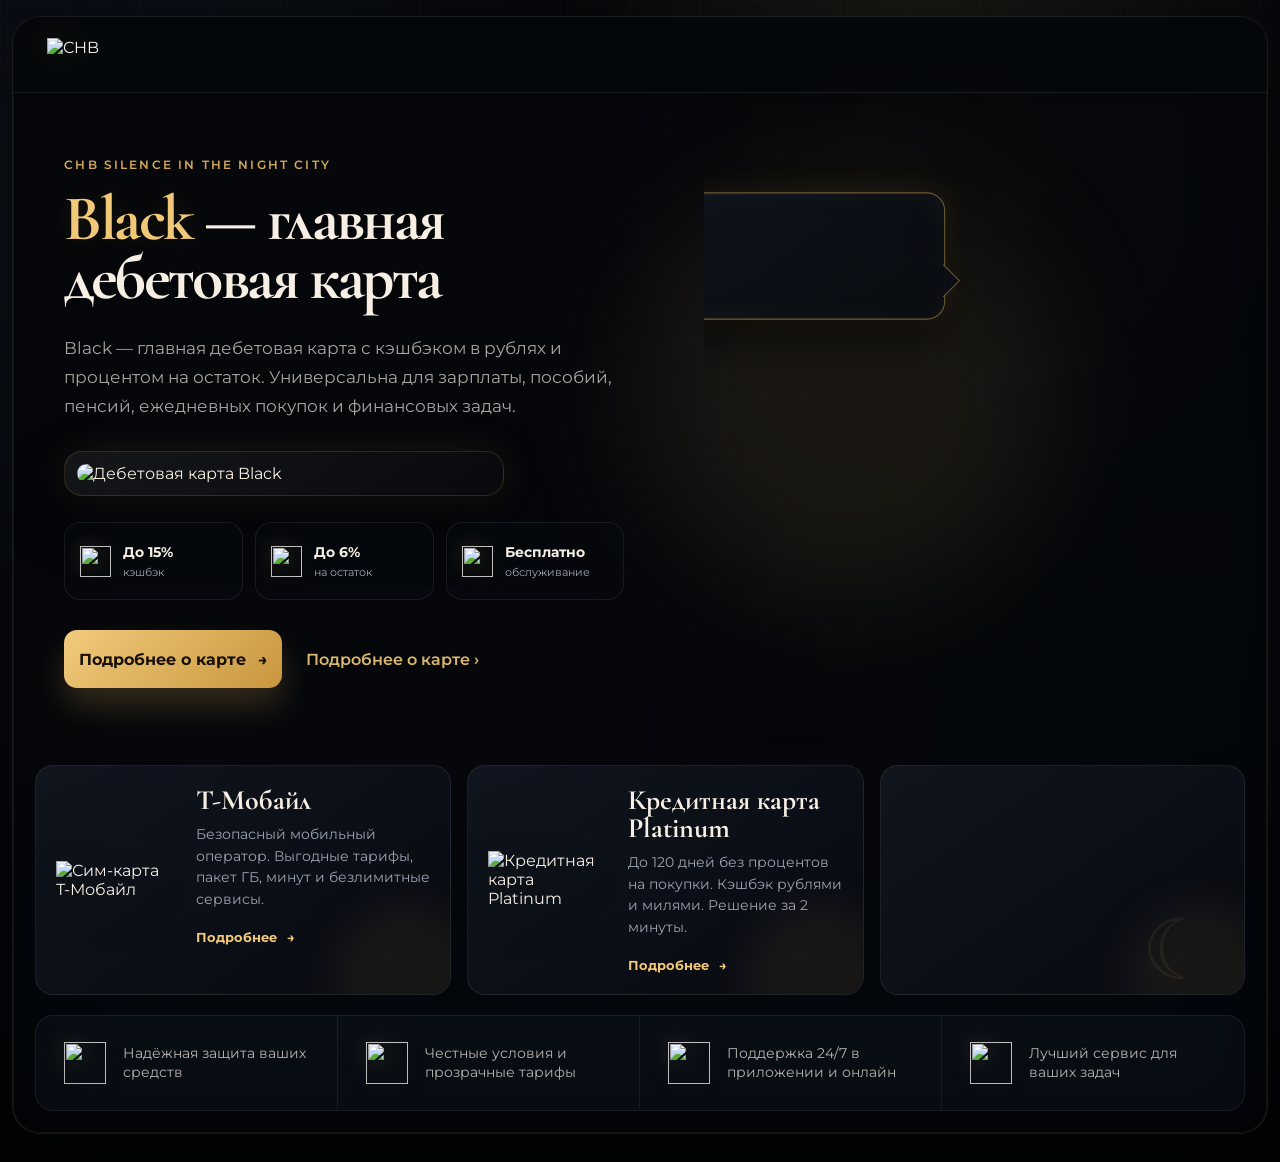
==== index.html @ 2559f735 "fix1" ====
<!DOCTYPE html>
<html lang="ru">
  <head>
    <meta charset="UTF-8" />
    <meta name="viewport" content="width=device-width, initial-scale=1.0" />
    <title>CHB — Eva Smooth Mascot</title>
    <link rel="preconnect" href="https://fonts.googleapis.com" />
    <link rel="preconnect" href="https://fonts.gstatic.com" crossorigin />
    <link href="https://fonts.googleapis.com/css2?family=Cormorant+Garamond:wght@500;600;700&family=Montserrat:wght@400;500;600;700&display=swap" rel="stylesheet" />

<style>
  :root {
    --bg: #05070b;
    --border: rgba(255, 255, 255, 0.08);
    --accent: #d4a856;
    --accent-soft: #f0c878;
    --text: #f7efe4;
    --muted: #9da3b2;
  }

  * {
    box-sizing: border-box;
  }

  html {
    width: 100%;
    max-width: 100%;
    scroll-behavior: smooth;
    overflow-x: hidden;
  }

  body {
    margin: 0;
    width: 100%;
    max-width: 100%;
    min-width: 0;
    min-height: 100vh;
    font-family: "Montserrat", sans-serif;
    color: var(--text);
    background:
      radial-gradient(circle at 72% 12%, rgba(212, 168, 86, 0.14), transparent 28%),
      radial-gradient(circle at 12% 18%, rgba(64, 84, 118, 0.16), transparent 30%),
      linear-gradient(180deg, #05070b 0%, #070a10 48%, #030407 100%);
    overflow-x: hidden;
  }

  body::before {
    content: "";
    position: fixed;
    inset: 0;
    pointer-events: none;
    background:
      linear-gradient(90deg, rgba(255, 255, 255, 0.018) 1px, transparent 1px),
      linear-gradient(rgba(255, 255, 255, 0.014) 1px, transparent 1px);
    background-size: 70px 70px;
    mask-image: linear-gradient(to bottom, black, transparent 82%);
  }

  img,
  svg,
  video,
  canvas {
    max-width: 100%;
    height: auto;
  }

  a,
  button {
    font: inherit;
  }

  a {
    color: inherit;
    text-decoration: none;
  }

  .page {
    position: relative;
    width: min(1540px, calc(100vw - 30px));
    max-width: 100%;
    margin: 16px auto 28px;
    border: 1px solid var(--border);
    border-radius: 28px;
    background: rgba(5, 7, 11, 0.76);
    box-shadow: 0 28px 90px rgba(0, 0, 0, 0.64);
    overflow: hidden;
  }

  .page::after {
    content: "";
    position: absolute;
    inset: 0;
    pointer-events: none;
    border-radius: 28px;
    box-shadow:
      inset 0 0 0 1px rgba(212, 168, 86, 0.08),
      inset 0 0 80px rgba(0, 0, 0, 0.34);
  }

  header {
    position: sticky;
    top: 0;
    z-index: 20;
    height: 76px;
    display: grid;
    grid-template-columns: auto minmax(0, 1fr) auto;
    align-items: center;
    gap: 28px;
    padding: 0 34px;
    border-bottom: 1px solid rgba(255, 255, 255, 0.075);
    background: rgba(5, 7, 11, 0.86);
  }

  .brand img {
    display: block;
    width: auto;
    height: 34px;
    filter: drop-shadow(0 0 18px rgba(212, 168, 86, 0.2));
  }

  nav {
    display: flex;
    min-width: 0;
    justify-content: center;
    gap: clamp(16px, 2vw, 42px);
    color: rgba(247, 239, 228, 0.64);
    font-size: 14px;
  }

  nav a {
    position: relative;
    padding: 28px 0 25px;
    white-space: nowrap;
    transition: color 0.24s ease;
  }

  nav a:hover,
  nav a.active {
    color: var(--text);
  }

  nav a.active::after {
    content: "";
    position: absolute;
    left: 0;
    right: 0;
    bottom: -1px;
    height: 2px;
    border-radius: 2px;
    background: linear-gradient(90deg, transparent, var(--accent), transparent);
    box-shadow: 0 0 20px rgba(212, 168, 86, 0.7);
  }

  .header-actions {
    display: flex;
    align-items: center;
    justify-content: flex-end;
    gap: 14px;
  }

  .moon-toggle,
  .login {
    border: 1px solid rgba(212, 168, 86, 0.28);
    color: var(--accent-soft);
    background: rgba(255, 255, 255, 0.025);
    transition: background 0.24s ease, border-color 0.24s ease, transform 0.24s ease;
  }

  .moon-toggle {
    width: 38px;
    height: 38px;
    border-radius: 50%;
    display: grid;
    place-items: center;
  }

  .login {
    min-width: 112px;
    height: 42px;
    border-radius: 11px;
    display: inline-flex;
    align-items: center;
    justify-content: center;
    gap: 9px;
  }

  .moon-toggle:hover,
  .login:hover {
    transform: translateY(-1px);
    background: rgba(212, 168, 86, 0.14);
    border-color: rgba(212, 168, 86, 0.72);
  }

  .hero {
    position: relative;
    width: 100%;
    min-height: 650px;
    display: grid;
    grid-template-columns: minmax(0, 650px) minmax(320px, 1fr);
    gap: clamp(22px, 3vw, 42px);
    padding: 64px clamp(24px, 4vw, 58px) 36px;
    overflow: hidden;
  }

  .hero::before {
    content: "";
    position: absolute;
    inset: 0;
    z-index: 0;
    background:
      linear-gradient(90deg, rgba(5, 7, 11, 0.94) 0%, rgba(5, 7, 11, 0.83) 39%, rgba(5, 7, 11, 0.56) 62%, rgba(5, 7, 11, 0.36) 100%),
      url("https://90f1661d-2ff4-4f29-b07c-0e47453ca691.selstorage.ru/site1070969/723b066d-d9d6-4109-b1f0-ca39f24ce239.png") right center / cover no-repeat;
  }

  .hero::after {
    content: "";
    position: absolute;
    right: 17%;
    top: 88px;
    z-index: 0;
    width: 420px;
    height: 420px;
    border-radius: 50%;
    background: rgba(212, 168, 86, 0.1);
    filter: blur(62px);
  }

  .hero-content,
  .eva-stage {
    position: relative;
    z-index: 2;
    min-width: 0;
  }

  .hero-content {
    max-width: 650px;
  }

  .eyebrow {
    margin-bottom: 18px;
    color: var(--accent);
    letter-spacing: 0.18em;
    text-transform: uppercase;
    font-size: 12px;
    font-weight: 600;
  }

  h1 {
    margin: 0;
    max-width: 640px;
    font-family: "Cormorant Garamond", serif;
    font-size: clamp(48px, 5vw, 78px);
    font-weight: 700;
    line-height: 0.92;
    letter-spacing: -0.04em;
    overflow-wrap: balance;
  }

  h1 span {
    color: var(--accent-soft);
    text-shadow: 0 0 24px rgba(212, 168, 86, 0.16);
  }

  .lead {
    max-width: 560px;
    margin: 26px 0 30px;
    color: rgba(247, 239, 228, 0.68);
    font-size: 17px;
    line-height: 1.72;
  }

  .black-card-wrap {
    width: 100%;
    max-width: 440px;
    margin: 18px 0 26px;
    padding: 12px;
    border: 1px solid rgba(212, 168, 86, 0.18);
    border-radius: 18px;
    background: linear-gradient(145deg, rgba(255, 255, 255, 0.065), rgba(255, 255, 255, 0.015));
    box-shadow: 0 24px 60px rgba(0, 0, 0, 0.42), 0 0 42px rgba(212, 168, 86, 0.11);
    cursor: pointer;
    transition: transform 0.36s cubic-bezier(.2, .8, .2, 1), border-color 0.36s ease, box-shadow 0.36s ease;
  }

  .black-card-wrap:hover {
    transform: translateY(-4px);
    border-color: rgba(212, 168, 86, 0.45);
    box-shadow: 0 28px 68px rgba(0, 0, 0, 0.52), 0 0 55px rgba(212, 168, 86, 0.16);
  }

  .black-card-wrap img {
    display: block;
    width: 100%;
    height: auto;
    border-radius: 14px;
    object-fit: contain;
  }

  .features {
    display: grid;
    grid-template-columns: repeat(3, minmax(0, 1fr));
    gap: 12px;
    width: 100%;
    max-width: 560px;
  }

  .feature {
    min-width: 0;
    min-height: 78px;
    padding: 14px 15px;
    display: flex;
    align-items: center;
    gap: 12px;
    border: 1px solid rgba(255, 255, 255, 0.075);
    border-radius: 16px;
    background: rgba(6, 9, 14, 0.68);
    cursor: default;
    transition: transform 0.32s cubic-bezier(.2, .8, .2, 1), border-color 0.32s ease, background 0.32s ease;
  }

  .feature:hover {
    transform: translateY(-3px);
    border-color: rgba(212, 168, 86, 0.35);
    background: rgba(13, 18, 27, 0.76);
  }

  .feature img {
    flex: 0 0 auto;
    width: 31px;
    height: 31px;
    object-fit: contain;
    filter: drop-shadow(0 0 10px rgba(212, 168, 86, 0.23));
  }

  .feature strong {
    display: block;
    font-size: 14px;
    color: var(--text);
    overflow-wrap: anywhere;
  }

  .feature small {
    color: var(--muted);
    font-size: 11px;
    overflow-wrap: anywhere;
  }

  .cta {
    display: flex;
    flex-wrap: wrap;
    align-items: center;
    gap: 24px;
    margin-top: 30px;
  }

  .btn-primary {
    min-width: 218px;
    height: 58px;
    display: inline-flex;
    align-items: center;
    justify-content: center;
    gap: 12px;
    border: 0;
    border-radius: 13px;
    color: #17110a;
    font-weight: 700;
    background: linear-gradient(135deg, #f1cb7c 0%, #c8963e 100%);
    box-shadow: 0 18px 32px rgba(212, 168, 86, 0.22);
    cursor: pointer;
    transition: transform 0.32s cubic-bezier(.2, .8, .2, 1), box-shadow 0.32s ease, filter 0.32s ease;
  }

  .btn-primary:hover {
    transform: translateY(-3px);
    filter: brightness(1.04);
    box-shadow: 0 22px 42px rgba(212, 168, 86, 0.3);
  }

  .link-secondary {
    color: var(--accent-soft);
    font-weight: 600;
    opacity: 0.9;
    transition: opacity 0.24s ease, text-shadow 0.24s ease;
  }

  .link-secondary:hover {
    opacity: 1;
    text-shadow: 0 0 18px rgba(212, 168, 86, 0.28);
  }

  .eva-stage {
    min-height: 545px;
    align-self: end;
    display: flex;
    align-items: flex-end;
    justify-content: center;
    pointer-events: none;
    contain: layout paint;
  }

  .eva-wrap {
    position: relative;
    width: 100%;
    max-width: 620px;
    min-width: 0;
    height: clamp(560px, 42vw, 640px);
  }

  .eva-sprite {
    position: absolute;
    right: 0;
    bottom: -44px;
    z-index: 10;
    width: min(500px, 42vw);
    max-width: 100%;
    max-height: 710px;
    object-fit: contain;
    object-position: bottom center;
    filter: drop-shadow(0 28px 32px rgba(0, 0, 0, 0.72));
    opacity: 0;
    transform: translateY(12px) scale(0.985);
    transform-origin: bottom center;
    transition:
      opacity 0.5s ease,
      transform 0.55s cubic-bezier(.2, .8, .2, 1),
      filter 0.45s ease;
    will-change: opacity, transform;
    backface-visibility: hidden;
  }

  .eva-sprite.is-active {
    opacity: 1;
    transform: translateY(0) scale(1);
  }

  .eva-sprite.is-leaving {
    opacity: 0;
    transform: translateY(-4px) scale(1.012);
  }

  .speech-bubble {
    position: absolute;
    top: 38px;
    left: 50%;
    right: auto;
    z-index: 50;
    width: min(340px, calc(100vw - 52px));
    min-width: 260px;
    padding: 19px 21px 20px;
    border: 1px solid rgba(212, 168, 86, 0.5);
    border-radius: 18px 18px 18px 4px;
    color: rgba(247, 239, 228, 0.96);
    background:
      linear-gradient(145deg, rgba(16, 21, 30, 0.97), rgba(8, 11, 17, 0.94)),
      url("https://90f1661d-2ff4-4f29-b07c-0e47453ca691.selstorage.ru/site1070969/16af9d2c-9f66-4442-b56d-7ab33f5eae21.png") center / cover no-repeat;
    box-shadow:
      0 18px 46px rgba(0, 0, 0, 0.58),
      0 0 28px rgba(212, 168, 86, 0.12),
      inset 0 0 28px rgba(212, 168, 86, 0.05);
    opacity: 0;
    visibility: hidden;
    pointer-events: none;
    transform: translateX(-105%) translateY(14px) scale(0.97);
    transition:
      opacity 0.34s ease,
      transform 0.38s cubic-bezier(.2, .8, .2, 1),
      visibility 0.34s ease;
  }

  .speech-bubble.is-visible {
    opacity: 1;
    visibility: visible;
    transform: translateX(-105%) translateY(0) scale(1);
  }

  .speech-bubble.is-soft-changing {
    transform: translateX(-105%) translateY(-2px) scale(1.01);
  }

  .speech-bubble::after {
    content: "";
    position: absolute;
    right: -11px;
    bottom: 26px;
    width: 22px;
    height: 22px;
    background: rgba(10, 13, 19, 0.96);
    border-right: 1px solid rgba(212, 168, 86, 0.5);
    border-bottom: 1px solid rgba(212, 168, 86, 0.5);
    transform: rotate(-45deg);
  }

  .speech-bubble .speaker {
    display: flex;
    align-items: center;
    gap: 8px;
    margin-bottom: 8px;
    color: var(--accent-soft);
    font-size: 12px;
    font-weight: 700;
    letter-spacing: 0.12em;
    text-transform: uppercase;
  }

  .speech-bubble .speaker::before {
    content: "☾";
    font-size: 18px;
    line-height: 1;
  }

  .speech-bubble p {
    margin: 0;
    font-family: "Cormorant Garamond", serif;
    font-size: 25px;
    line-height: 1.17;
    transition: opacity 0.22s ease, transform 0.22s ease;
  }

  .speech-bubble.is-text-changing p {
    opacity: 0;
    transform: translateY(4px);
  }

  .products {
    position: relative;
    z-index: 5;
    display: grid;
    grid-template-columns: 1.05fr 1fr 0.92fr;
    gap: 16px;
    padding: 0 22px 20px;
    margin-top: -18px;
    min-width: 0;
  }

  .product-card,
  .why {
    min-width: 0;
    min-height: 190px;
    border: 1px solid rgba(255, 255, 255, 0.08);
    border-radius: 18px;
    background: linear-gradient(145deg, rgba(18, 23, 33, 0.9), rgba(8, 11, 17, 0.86));
    overflow: hidden;
    position: relative;
    transition: transform 0.36s cubic-bezier(.2, .8, .2, 1), border-color 0.36s ease, background 0.36s ease;
  }

  .product-card {
    padding: 24px;
    display: grid;
    grid-template-columns: minmax(100px, 150px) minmax(0, 1fr);
    gap: 20px;
    cursor: pointer;
  }

  .product-card:hover,
  .why:hover {
    transform: translateY(-5px);
    border-color: rgba(212, 168, 86, 0.38);
    background: linear-gradient(145deg, rgba(22, 28, 39, 0.95), rgba(8, 11, 17, 0.92));
  }

  .product-card::after,
  .why::after {
    content: "";
    position: absolute;
    inset: auto -40px -70px auto;
    width: 160px;
    height: 160px;
    background: rgba(212, 168, 86, 0.08);
    border-radius: 50%;
    filter: blur(22px);
  }

  .product-card img {
    align-self: center;
    width: 100%;
    max-height: 118px;
    object-fit: contain;
    filter: drop-shadow(0 16px 22px rgba(0, 0, 0, 0.45));
  }

  .product-card h2,
  .why h2 {
    margin: 0 0 10px;
    font-family: "Cormorant Garamond", serif;
    font-size: 28px;
    line-height: 1;
    overflow-wrap: balance;
  }

  .product-card p,
  .why li {
    margin: 0;
    color: var(--muted);
    font-size: 14px;
    line-height: 1.55;
    overflow-wrap: anywhere;
  }

  .more {
    display: inline-flex;
    align-items: center;
    gap: 10px;
    margin-top: 18px;
    color: var(--accent-soft);
    font-size: 13px;
    font-weight: 700;
  }

  .why {
    padding: 25px;
    cursor: help;
  }

  .why ul {
    padding-left: 18px;
    margin: 0;
  }

  .why li {
    margin-bottom: 7px;
  }

  .moon-watermark {
    position: absolute;
    right: 28px;
    bottom: -6px;
    font-size: 84px;
    color: rgba(212, 168, 86, 0.08);
  }

  .benefits {
    margin: 0 22px 22px;
    min-width: 0;
    min-height: 96px;
    display: grid;
    grid-template-columns: repeat(4, minmax(0, 1fr));
    border: 1px solid rgba(255, 255, 255, 0.08);
    border-radius: 18px;
    background: rgba(12, 16, 24, 0.8);
    overflow: hidden;
  }

  .benefit {
    min-width: 0;
    display: flex;
    align-items: center;
    gap: 17px;
    padding: 24px 28px;
    border-right: 1px solid rgba(255, 255, 255, 0.07);
    transition: background 0.3s ease;
  }

  .benefit:hover {
    background: rgba(212, 168, 86, 0.045);
  }

  .benefit:last-child {
    border-right: 0;
  }

  .benefit img {
    flex: 0 0 auto;
    width: 42px;
    height: 42px;
    object-fit: contain;
    filter: drop-shadow(0 0 12px rgba(212, 168, 86, 0.2));
  }

  .benefit span {
    color: rgba(247, 239, 228, 0.74);
    font-size: 14px;
    line-height: 1.35;
    overflow-wrap: anywhere;
  }

  @media (prefers-reduced-motion: reduce) {
    *,
    *::before,
    *::after {
      scroll-behavior: auto !important;
      transition-duration: 0.01ms !important;
      animation-duration: 0.01ms !important;
      animation-iteration-count: 1 !important;
    }
  }

  @media (max-width: 1320px) {
    .page {
      width: min(100%, calc(100vw - 24px));
    }

    .hero {
      grid-template-columns: minmax(0, 1fr) minmax(280px, 0.85fr);
      min-height: 620px;
    }

    .eva-wrap {
      height: 590px;
    }

    .eva-sprite {
      width: min(430px, 39vw);
    }

    .speech-bubble {
      right: clamp(210px, 27vw, 320px);
      width: min(330px, 36vw);
    }

    .product-card {
      padding: 20px;
      grid-template-columns: minmax(90px, 120px) minmax(0, 1fr);
    }
  }

  @media (max-width: 1180px) {
    header {
      grid-template-columns: auto minmax(0, 1fr);
    }

    nav {
      display: none;
    }

    .header-actions {
      justify-content: flex-end;
    }

    .hero {
      grid-template-columns: 1fr;
      min-height: auto;
      padding: 52px 34px 30px;
    }

    .hero::before {
      background:
        linear-gradient(90deg, rgba(5, 7, 11, 0.94) 0%, rgba(5, 7, 11, 0.78) 60%, rgba(5, 7, 11, 0.58) 100%),
        url("https://90f1661d-2ff4-4f29-b07c-0e47453ca691.selstorage.ru/site1070969/723b066d-d9d6-4109-b1f0-ca39f24ce239.png") right center / cover no-repeat;
    }

    .hero-content {
      max-width: 100%;
    }

    .black-card-wrap,
    .features {
      max-width: 100%;
    }

    .eva-stage {
      min-height: 500px;
      justify-content: center;
    }

    .eva-wrap {
      width: min(620px, 100%);
      height: 540px;
    }

    .eva-sprite {
      left: 50%;
      right: auto;
      width: min(450px, 78vw);
      transform: translateX(-50%) translateY(12px) scale(0.985);
    }

    .eva-sprite.is-active {
      transform: translateX(-50%) translateY(0) scale(1);
    }

    .eva-sprite.is-leaving {
      transform: translateX(-50%) translateY(-4px) scale(1.012);
    }

    .speech-bubble {
      left: 50%;
      right: auto;
      top: 10px;
      width: min(360px, calc(100vw - 64px));
      transform: translateX(-50%) translateY(10px) scale(0.98);
    }

    .speech-bubble.is-visible {
      transform: translateX(-50%) translateY(0) scale(1);
    }

    .speech-bubble.is-soft-changing {
      transform: translateX(-50%) translateY(-2px) scale(1.01);
    }

    .speech-bubble::after {
      right: 50%;
      bottom: -12px;
      transform: translateX(50%) rotate(45deg);
    }

    .products {
      grid-template-columns: 1fr;
      margin-top: 0;
    }

    .benefits {
      grid-template-columns: repeat(2, minmax(0, 1fr));
    }

    .benefit:nth-child(2) {
      border-right: 0;
    }

    .benefit:nth-child(1),
    .benefit:nth-child(2) {
      border-bottom: 1px solid rgba(255, 255, 255, 0.07);
    }
  }

  @media (max-width: 720px) {
    .page {
      width: min(100%, calc(100vw - 18px));
      margin-top: 9px;
      border-radius: 18px;
    }

    header {
      height: auto;
      padding: 18px;
    }

    .brand img {
      height: 30px;
    }

    .login {
      min-width: 86px;
    }

    .hero {
      padding: 40px 20px 24px;
    }

    h1 {
      font-size: clamp(42px, 13vw, 58px);
    }

    .lead {
      font-size: 15px;
    }

    .features {
      grid-template-columns: 1fr;
    }

    .cta {
      align-items: stretch;
      flex-direction: column;
    }

    .btn-primary {
      width: 100%;
      min-width: 0;
    }

    .eva-stage {
      min-height: 470px;
    }

    .eva-wrap {
      height: 480px;
    }

    .eva-sprite {
      width: min(380px, 92vw);
    }

    .speech-bubble {
      width: min(330px, calc(100vw - 52px));
      min-width: 0;
    }

    .speech-bubble.is-visible {
      transform: translateX(-50%) translateY(0) scale(1);
    }

    .speech-bubble.is-soft-changing {
      transform: translateX(-50%) translateY(-2px) scale(1.01);
    }

    .speech-bubble p {
      font-size: 22px;
    }

    .products,
    .benefits {
      margin-left: 12px;
      margin-right: 12px;
    }

    .product-card {
      grid-template-columns: 1fr;
    }

    .product-card img {
      width: min(190px, 70vw);
      max-width: 190px;
      justify-self: start;
    }

    .benefits {
      grid-template-columns: 1fr;
    }

    .benefit {
      border-right: 0;
      border-bottom: 1px solid rgba(255, 255, 255, 0.07);
    }

    .benefit:last-child {
      border-bottom: 0;
    }
  }

  @media (max-width: 560px) {
    body {
      padding-bottom: 120px;
    }

    .page {
      width: 100%;
      margin: 0;
      border-left: 0;
      border-right: 0;
      border-radius: 0;
    }

    header {
      min-height: 64px;
      padding: 14px 18px;
    }

    .hero {
      display: flex;
      flex-direction: column;
      min-height: auto;
      padding: 34px 18px 22px;
      overflow: hidden;
    }

    h1 {
      font-size: clamp(38px, 12vw, 52px);
      line-height: 0.95;
    }

    .lead {
      margin: 20px 0 24px;
      font-size: 14px;
      line-height: 1.6;
    }

    .black-card-wrap {
      max-width: 100%;
      margin-bottom: 22px;
    }

    .features {
      grid-template-columns: 1fr;
      gap: 10px;
    }

    .feature {
      min-height: 70px;
    }

    .btn-primary {
      height: 56px;
      font-size: 15px;
    }

    .eva-stage {
      position: fixed !important;
      right: 10px !important;
      bottom: 12px !important;
      left: auto !important;
      top: auto !important;
      z-index: 999 !important;
      width: 150px !important;
      height: 270px !important;
      min-height: 0 !important;
      margin: 0 !important;
      display: block !important;
      overflow: visible !important;
      pointer-events: auto !important;
      contain: none !important;
    }

    .eva-wrap {
      position: absolute !important;
      right: 0 !important;
      bottom: 0 !important;
      left: auto !important;
      top: auto !important;
      width: 150px !important;
      max-width: 150px !important;
      height: 270px !important;
      margin: 0 !important;
      overflow: visible !important;
    }

    .eva-sprite,
    .eva-sprite.is-active,
    .eva-sprite.is-leaving {
      position: absolute !important;
      left: 50% !important;
      right: auto !important;
      top: auto !important;
      bottom: 0 !important;
      z-index: 20 !important;
      width: 145px !important;
      max-width: 145px !important;
      max-height: 260px !important;
      object-fit: contain !important;
      object-position: bottom center !important;
      transform-origin: bottom center !important;
      pointer-events: auto !important;
      cursor: pointer !important;
    }

    .eva-sprite {
      transform: translateX(-50%) translateY(10px) scale(0.985) !important;
    }

    .eva-sprite.is-active {
      opacity: 1 !important;
      transform: translateX(-50%) translateY(0) scale(1) !important;
    }

    .eva-sprite.is-leaving {
      opacity: 0 !important;
      transform: translateX(-50%) translateY(-4px) scale(1.012) !important;
    }

    .speech-bubble {
      position: absolute !important;
      left: auto !important;
      right: 138px !important;
      top: auto !important;
      bottom: 132px !important;
      z-index: 80 !important;
      width: min(250px, calc(100vw - 180px)) !important;
      min-width: 190px !important;
      padding: 13px 15px 14px !important;
      border-radius: 16px 16px 4px 16px !important;
      transform: translateY(10px) scale(0.98) !important;
      pointer-events: none !important;
    }

    .speech-bubble.is-visible {
      opacity: 1 !important;
      visibility: visible !important;
      transform: translateY(0) scale(1) !important;
    }

    .speech-bubble.is-soft-changing {
      transform: translateY(-2px) scale(1.01) !important;
    }

    .speech-bubble::after {
      right: -11px !important;
      left: auto !important;
      bottom: 22px !important;
      transform: rotate(-45deg) !important;
    }

    .speech-bubble .speaker {
      font-size: 10px !important;
      margin-bottom: 5px !important;
    }

    .speech-bubble p {
      font-size: 18px !important;
      line-height: 1.15 !important;
    }

    .products {
      grid-template-columns: 1fr;
      padding: 0 14px 18px;
      margin: 0;
      gap: 14px;
    }

    .product-card,
    .why {
      min-height: auto;
      border-radius: 18px;
    }

    .product-card {
      padding: 22px;
      grid-template-columns: 1fr;
      gap: 18px;
    }

    .product-card img {
      width: min(210px, 76vw);
      max-width: 100%;
      max-height: 140px;
      justify-self: center;
    }

    .product-card h2,
    .why h2 {
      font-size: 34px;
      line-height: 0.95;
    }

    .product-card p,
    .why li {
      font-size: 14px;
      line-height: 1.55;
    }

    .benefits {
      margin: 0 14px 18px;
    }

    .benefit {
      padding: 18px;
    }
  }
</style>
  </head>

  <body>
    <main class="page">
      <header>
        <a class="brand" href="#" aria-label="CHB"><img src="https://90f1661d-2ff4-4f29-b07c-0e47453ca691.selstorage.ru/site1070969/2732af6a-991f-42f0-b5d1-832146b7e91c.png" alt="CHB" /></a>
        <div class="header-actions">
        </div>
      </header>

      <section class="hero">
        <div class="hero-content">
          <div class="eyebrow">CHB silence in the night city</div>
          <h1><span>Black</span> — главная дебетовая карта</h1>
          <p class="lead">
            Black — главная дебетовая карта с кэшбэком в рублях и процентом на остаток.
            Универсальна для зарплаты, пособий, пенсий, ежедневных покупок и финансовых задач.
          </p>

          <div class="black-card-wrap eva-react" data-dialogue="Black любит тишину. Кэшбэк приходит рублями, а условия не прячутся в тумане." data-speaker="Eva о Black">
            <img src="https://90f1661d-2ff4-4f29-b07c-0e47453ca691.selstorage.ru/site1070969/ba5230fe-1f4e-4106-9e1f-774fb87accbd.png" alt="Дебетовая карта Black" />
          </div>

          <div class="features" aria-label="Преимущества карты">
            <div class="feature eva-react" data-dialogue="До 15% кэшбэка — это когда покупка хотя бы немного извиняется за то, что случилась." data-speaker="Eva о кэшбэке">
              <img src="https://90f1661d-2ff4-4f29-b07c-0e47453ca691.selstorage.ru/site1070969/ca951f0f-f1d7-40d5-85cd-67e777792a60.png" alt="" />
              <div><strong>До 15%</strong><small>кэшбэк</small></div>
            </div>
            <div class="feature eva-react" data-dialogue="Процент на остаток — редкий случай, когда деньги спокойно лежат и всё равно работают." data-speaker="Eva об остатке">
              <img src="https://90f1661d-2ff4-4f29-b07c-0e47453ca691.selstorage.ru/site1070969/574fd437-4244-4d90-871e-aab26c73c835.png" alt="" />
              <div><strong>До 6%</strong><small>на остаток</small></div>
            </div>
            <div class="feature eva-react" data-dialogue="Бесплатное обслуживание. Без ритуалов, мелкого шрифта и внезапных жертвоприношений." data-speaker="Eva об условиях">
              <img src="https://90f1661d-2ff4-4f29-b07c-0e47453ca691.selstorage.ru/site1070969/77649d27-e6a8-49e2-af1d-556f78c51c87.png" alt="" />
              <div><strong>Бесплатно</strong><small>обслуживание</small></div>
            </div>
          </div>

          <div class="cta">
            <a class="btn-primary eva-react" href="#" data-dialogue="Подробности — хорошая привычка. Особенно когда речь о деньгах." data-speaker="Eva">Подробнее о карте <span>→</span></a>
            <a class="link-secondary eva-react" href="#" data-dialogue="Подробности — хорошая привычка. Особенно когда речь о деньгах." data-speaker="Eva">Подробнее о карте ›</a>
          </div>
        </div>

        <aside class="eva-stage" aria-label="Ева — интерактивный маскот страницы">
          <div class="eva-wrap">
            <div class="speech-bubble" id="speechBubble" aria-live="polite">
              <div class="speaker" id="bubbleSpeaker">Eva</div>
              <p id="bubbleText">Чай почти готов. А вы пока осмотритесь.</p>
            </div>
            <img class="eva-sprite is-active" id="evaSpriteA" src="https://90f1661d-2ff4-4f29-b07c-0e47453ca691.selstorage.ru/site1070969/45b76b3c-b395-4add-89e2-48b99f69a73a.png" alt="Ева, маскот CHB" decoding="async" fetchpriority="high" />
            <img class="eva-sprite" id="evaSpriteB" src="https://90f1661d-2ff4-4f29-b07c-0e47453ca691.selstorage.ru/site1070969/45b76b3c-b395-4add-89e2-48b99f69a73a.png" alt="" aria-hidden="true" decoding="async" />
          </div>
        </aside>
      </section>

      <section class="products" id="cards">
        <article class="product-card eva-react" id="mobile" data-dialogue="Т‑Мобайл. Связь должна быть спокойной: без пропавших гигабайт и странных ночных списаний." data-speaker="Eva о сим-карте">
          <img src="https://90f1661d-2ff4-4f29-b07c-0e47453ca691.selstorage.ru/site1070969/9a6ea8c1-582c-4f70-bad5-6ef57c661431.png" alt="Сим-карта Т-Мобайл" />
          <div>
            <h2>Т‑Мобайл</h2>
            <p>Безопасный мобильный оператор. Выгодные тарифы, пакет ГБ, минут и безлимитные сервисы.</p>
            <a class="more" href="#">Подробнее <span>→</span></a>
          </div>
        </article>

        <article class="product-card eva-react" id="credit" data-dialogue="Platinum — карта для тех, кто умеет считать сроки. 120 дней — это много, если не забыть дату." data-speaker="Eva о Platinum">
          <img src="https://90f1661d-2ff4-4f29-b07c-0e47453ca691.selstorage.ru/site1070969/43804d65-5759-4c97-b2f3-9bba24b73f69.png" alt="Кредитная карта Platinum" />
          <div>
            <h2>Кредитная карта Platinum</h2>
            <p>До 120 дней без процентов на покупки. Кэшбэк рублями и милями. Решение за 2 минуты.</p>
            <a class="more" href="#">Подробнее <span>→</span></a>
          </div>
        </article>

        <article class="why eva-react" data-dialogue="Почему CHB? Потому что прозрачные условия лучше, чем красивые обещания в темноте." data-speaker="Eva о CHB">
          <h2></h2>
          <ul>
          </ul>
          <div class="moon-watermark">☾</div>
        </article>
      </section>

      <section class="benefits">
        <div class="benefit eva-react" data-dialogue="Защита средств — это не украшение. Это дверь, которую лучше держать закрытой." data-speaker="Eva о защите">
          <img src="https://90f1661d-2ff4-4f29-b07c-0e47453ca691.selstorage.ru/site1070969/77649d27-e6a8-49e2-af1d-556f78c51c87.png" alt="" />
          <span>Надёжная защита ваших средств</span>
        </div>
        <div class="benefit eva-react" data-dialogue="Честные условия звучат скучно. Поэтому они и хороши." data-speaker="Eva об условиях">
          <img src="https://90f1661d-2ff4-4f29-b07c-0e47453ca691.selstorage.ru/site1070969/574fd437-4244-4d90-871e-aab26c73c835.png" alt="" />
          <span>Честные условия и прозрачные тарифы</span>
        </div>
        <div class="benefit eva-react" data-dialogue="Поддержка 24/7. Даже если вопрос проснулся раньше вас." data-speaker="Eva о поддержке">
          <img src="https://90f1661d-2ff4-4f29-b07c-0e47453ca691.selstorage.ru/site1070969/49684f06-3650-4154-95b8-1d6ef710dfeb.png" alt="" />
          <span>Поддержка 24/7 в приложении и онлайн</span>
        </div>
        <div class="benefit eva-react" data-dialogue="Лучший сервис — это когда пользователь не вынужден разбираться в хаосе один." data-speaker="Eva о сервисе">
          <img src="https://90f1661d-2ff4-4f29-b07c-0e47453ca691.selstorage.ru/site1070969/ca951f0f-f1d7-40d5-85cd-67e777792a60.png" alt="" />
          <span>Лучший сервис для ваших задач</span>
        </div>
      </section>
    </main>

    <script>
      (() => {
        const spriteA = document.getElementById("evaSpriteA");
        const spriteB = document.getElementById("evaSpriteB");
        const bubble = document.getElementById("speechBubble");
        const bubbleText = document.getElementById("bubbleText");
        const bubbleSpeaker = document.getElementById("bubbleSpeaker");
        const reactiveItems = document.querySelectorAll(".eva-react");
        const isMobileEva = window.matchMedia("(hover: none), (pointer: coarse), (max-width: 560px)").matches;

        const eva = {
          pouring: "https://90f1661d-2ff4-4f29-b07c-0e47453ca691.selstorage.ru/site1070969/45b76b3c-b395-4add-89e2-48b99f69a73a.png",
          surprised: "https://90f1661d-2ff4-4f29-b07c-0e47453ca691.selstorage.ru/site1070969/e4540d0c-3d57-40c9-a84a-470962e0e0b9.png",
          default: "https://90f1661d-2ff4-4f29-b07c-0e47453ca691.selstorage.ru/site1070969/352d9ed8-ed96-4d50-9998-80ee09a343cb.png",
          speak: "https://90f1661d-2ff4-4f29-b07c-0e47453ca691.selstorage.ru/site1070969/1ead777b-2cf0-47fa-a96b-505e34946b2a.png",
          boring: "https://90f1661d-2ff4-4f29-b07c-0e47453ca691.selstorage.ru/site1070969/a9d4ad36-036b-47d6-b731-d02bb520c172.png"
        };

        const STORAGE_KEY = "chb_eva_memory_v1";
        const IDLE_DELAY = 9000;
        const SPRITE_FADE_MS = 560;
        const spriteCache = new Map();
        const introTimers = new Set();
        let activeSprite = spriteA;
        let inactiveSprite = spriteB;
        let currentSprite = eva.pouring;
        let pendingSprite = null;
        let transitionTimer = null;
        let hideTimer = null;
        let textTimer = null;
        let idleTimer = null;
        let memorySaveTimer = null;
        let introActive = true;
        let isReacting = false;
        let isIdle = false;
        let lastMobileCommentKey = "";
        let mobileCommentLockedUntil = 0;

        const defaultMemory = {
          visits: 0,
          firstSeenAt: null,
          lastSeenAt: null,
          lastDialogue: "",
          lastSpeaker: "Eva",
          lastProductId: "",
          lastProductLabel: "",
          idleCount: 0,
          interactions: 0
        };

        function readMemory() {
          try {
            const raw = window.localStorage.getItem(STORAGE_KEY);
            if (!raw) return { ...defaultMemory };
            return { ...defaultMemory, ...JSON.parse(raw) };
          } catch (error) {
            console.warn("Не удалось прочитать память Евы:", error);
            return { ...defaultMemory };
          }
        }

        const memory = readMemory();
        const isReturningUser = memory.visits > 0;
        memory.visits += 1;
        memory.firstSeenAt ||= new Date().toISOString();
        memory.lastSeenAt = new Date().toISOString();

        function saveMemory(immediate = false) {
          const commit = () => {
            try {
              memory.lastSeenAt = new Date().toISOString();
              window.localStorage.setItem(STORAGE_KEY, JSON.stringify(memory));
            } catch (error) {
              console.warn("Не удалось сохранить память Евы:", error);
            }
          };

          window.clearTimeout(memorySaveTimer);
          if (immediate) {
            commit();
          } else {
            memorySaveTimer = window.setTimeout(commit, 220);
          }
        }

        function rememberDialogue(text, speaker = "Eva", item = null) {
          memory.lastDialogue = text || "";
          memory.lastSpeaker = speaker || "Eva";
          if (item) {
            memory.lastProductId = item.id || item.getAttribute("aria-label") || "";
            memory.lastProductLabel =
              item.querySelector("h2")?.textContent?.trim() ||
              item.querySelector("strong")?.textContent?.trim() ||
              item.dataset.speaker ||
              "";
          }
          saveMemory();
        }

        function getReturnPhrase() {
          if (!isReturningUser) {
            return "Одну секунду. Чай важнее любой презентации.";
          }

          if (memory.lastProductLabel) {
            return `С возвращением. В прошлый раз вы задержались на «${memory.lastProductLabel}». Продолжим?`;
          }

          if (memory.lastDialogue) {
            return "С возвращением. Я вас помню. Чай уже почти готов.";
          }

          return "С возвращением. Я не забыла этот визит.";
        }

        saveMemory(true);

        function addIntroTimer(callback, delay) {
          const id = window.setTimeout(() => {
            introTimers.delete(id);
            callback();
          }, delay);
          introTimers.add(id);
          return id;
        }

        function clearIntroTimers() {
          introTimers.forEach((id) => window.clearTimeout(id));
          introTimers.clear();
          introActive = false;
        }

        function preloadSprite(src) {
          if (!src) return Promise.resolve(false);
          if (spriteCache.has(src)) return spriteCache.get(src);

          const promise = new Promise((resolve) => {
            const img = new Image();
            img.decoding = "async";
            img.onload = () => resolve(true);
            img.onerror = () => {
              console.warn("Не удалось загрузить спрайт:", src);
              resolve(false);
            };
            img.src = src;
          });

          spriteCache.set(src, promise);
          return promise;
        }

        function preloadAllSprites() {
          Object.values(eva).forEach(preloadSprite);
        }

        async function setSprite(src) {
          if (!src || src === currentSprite || src === pendingSprite) return;

          pendingSprite = src;
          const loaded = await preloadSprite(src);
          if (pendingSprite !== src) return;

          if (!loaded) {
            pendingSprite = null;
            return;
          }

          window.clearTimeout(transitionTimer);

          inactiveSprite.src = src;
          inactiveSprite.classList.remove("is-leaving");

          window.requestAnimationFrame(() => {
            activeSprite.classList.remove("is-active");
            activeSprite.classList.add("is-leaving");
            inactiveSprite.classList.add("is-active");
          });

          transitionTimer = window.setTimeout(() => {
            activeSprite.classList.remove("is-leaving");
            const previousActive = activeSprite;
            activeSprite = inactiveSprite;
            inactiveSprite = previousActive;
            currentSprite = src;
            pendingSprite = null;
          }, SPRITE_FADE_MS);
        }

        function showBubble(text, speaker = "Eva", options = {}) {
          window.clearTimeout(hideTimer);
          window.clearTimeout(textTimer);

          bubble.classList.add("is-visible");
          bubble.classList.add("is-soft-changing", "is-text-changing");

          textTimer = window.setTimeout(() => {
            bubbleText.textContent = text;
            bubbleSpeaker.textContent = speaker;
            bubble.classList.remove("is-text-changing");
          }, 120);

          window.setTimeout(() => {
            bubble.classList.remove("is-soft-changing");
          }, 260);

          if (!options.skipMemory) {
            rememberDialogue(text, speaker, options.item || null);
          }
        }

        function hideBubble(delay = 260) {
          window.clearTimeout(hideTimer);
          hideTimer = window.setTimeout(() => {
            bubble.classList.remove("is-visible");
          }, delay);
        }

        function clearIdleTimer() {
          window.clearTimeout(idleTimer);
          idleTimer = null;
        }

        function startIdleTimer() {
          clearIdleTimer();
          if (introActive || isReacting) return;

          idleTimer = window.setTimeout(() => {
            if (introActive || isReacting) return;
            isIdle = true;
            memory.idleCount += 1;
            setSprite(eva.boring);
            showBubble(isMobileEva ? "Я рядом. Листайте страницу или коснитесь карточки — я поясню главное." : "я скучаю", "Eva");
          }, IDLE_DELAY);
        }

        function noteUserActivity() {
          if (introActive) return;

          if (isIdle && !isReacting) {
            isIdle = false;
            setSprite(eva.default);
            hideBubble(900);
          }

          startIdleTimer();
        }

        function getEvaDialogue(item) {
          if (!isMobileEva) {
            return item.dataset.dialogue || "Я здесь. Просто наблюдаю.";
          }

          if (item.classList.contains("black-card-wrap")) {
            return "Black — карта для повседневных трат. Кэшбэк рублями, остаток работает, условия без тумана.";
          }

          if (item.classList.contains("btn-primary") || item.classList.contains("link-secondary")) {
            return "Нажмите, если хотите перейти к подробностям. Условия лучше читать заранее — особенно когда речь о деньгах.";
          }

          if (item.id === "mobile") {
            return "Т‑Мобайл — связь, тарифы и гигабайты. Главное, чтобы интернет не исчезал в самый странный момент.";
          }

          if (item.id === "credit") {
            return "Platinum — кредитка с льготным периодом. Удобно, если помнить даты и не играть с долгом в азарт.";
          }

          if (item.classList.contains("feature")) {
            const title = item.querySelector("strong")?.textContent?.trim() || "условие";
            const note = item.querySelector("small")?.textContent?.trim() || "";
            return `${title} ${note}. Это один из главных пунктов, который стоит проверить перед оформлением.`;
          }

          if (item.classList.contains("benefit")) {
            const text = item.querySelector("span")?.textContent?.trim();
            return text ? `${text}. Хорошая страница должна объяснять это без лишней магии.` : "Это один из аргументов в пользу продукта.";
          }

          if (item.classList.contains("why")) {
            return "Здесь можно объяснить, почему CHB ведёт к продуктам: спокойно, честно и без копирования официального сайта.";
          }

          return item.dataset.dialogue || "Коснитесь карточки — я объясню, что здесь важно.";
        }

        function setEvaReaction(item, options = {}) {
          clearIntroTimers();
          clearIdleTimer();
          isIdle = false;
          isReacting = true;
          memory.interactions += 1;
          setSprite(eva.speak);
          showBubble(getEvaDialogue(item), item.dataset.speaker || "Eva", { item });

          if (isMobileEva && options.autoHide !== false) {
            window.clearTimeout(hideTimer);
            hideTimer = window.setTimeout(() => {
              isReacting = false;
              setSprite(eva.default);
              hideBubble(0);
              startIdleTimer();
            }, 4300);
          }
        }

        function resetEva() {
          if (introActive) return;
          isReacting = false;
          isIdle = false;
          setSprite(eva.default);
          hideBubble(320);
          startIdleTimer();
        }

        async function playIntro() {
          preloadAllSprites();

          await preloadSprite(eva.pouring);
          spriteA.src = eva.pouring;
          spriteB.src = eva.pouring;
          currentSprite = eva.pouring;

          showBubble(getReturnPhrase(), "Eva");

          addIntroTimer(() => {
            setSprite(eva.surprised);
            showBubble(
              isReturningUser
                ? "Хорошо. Я открыла страницу с того же настроения. Осмотритесь ещё раз."
                : "О. Вы уже здесь? Тогда посмотрим, что вам подойдёт.",
              "Eva"
            );
          }, 1550);

          addIntroTimer(() => {
            introActive = false;
            setSprite(eva.default);
            hideBubble(1200);
            startIdleTimer();
          }, 3450);
        }

        function setupDesktopEva() {
          reactiveItems.forEach((item) => {
            item.addEventListener("pointerenter", () => setEvaReaction(item));
            item.addEventListener("focusin", () => setEvaReaction(item));
            item.addEventListener("pointerleave", resetEva);
            item.addEventListener("focusout", resetEva);
          });
        }

        function setupMobileEva() {
          reactiveItems.forEach((item) => {
            item.addEventListener("click", (event) => {
              if (item.getAttribute("href") === "#") {
                event.preventDefault();
              }

              setEvaReaction(item);
            });
          });

          [spriteA, spriteB].forEach((sprite) => {
            sprite.addEventListener("click", () => {
              clearIntroTimers();
              isIdle = false;
              isReacting = true;
              setSprite(eva.speak);
              showBubble("На телефоне мыши нет. Просто листайте страницу или коснитесь карточки — я буду пояснять главное.", "Eva");

              window.clearTimeout(hideTimer);
              hideTimer = window.setTimeout(() => {
                isReacting = false;
                setSprite(eva.default);
                hideBubble(0);
                startIdleTimer();
              }, 4200);
            });
          });

          if (!("IntersectionObserver" in window)) return;

          const observer = new IntersectionObserver((entries) => {
            const now = Date.now();
            if (introActive || isReacting || now < mobileCommentLockedUntil) return;

            const visible = entries
              .filter((entry) => entry.isIntersecting)
              .sort((a, b) => b.intersectionRatio - a.intersectionRatio)[0];

            if (!visible) return;

            const item = visible.target;
            const key = item.id || item.dataset.speaker || item.className || item.textContent.slice(0, 30);

            if (key === lastMobileCommentKey) return;

            lastMobileCommentKey = key;
            mobileCommentLockedUntil = now + 2600;

            setSprite(eva.speak);
            showBubble(getEvaDialogue(item), item.dataset.speaker || "Eva", { item });

            window.clearTimeout(hideTimer);
            hideTimer = window.setTimeout(() => {
              setSprite(eva.default);
              hideBubble(0);
              startIdleTimer();
            }, 3600);
          }, {
            threshold: 0.55,
            rootMargin: "-18% 0px -28% 0px"
          });

          reactiveItems.forEach((item) => observer.observe(item));
        }

        if (isMobileEva) {
          setupMobileEva();
        } else {
          setupDesktopEva();
        }

        ["pointermove", "keydown", "wheel", "scroll", "touchstart"].forEach((eventName) => {
          window.addEventListener(eventName, noteUserActivity, { passive: true });
        });

        window.addEventListener("beforeunload", () => saveMemory(true));

        window.evaMemory = {
          read: () => ({ ...memory }),
          clear: () => {
            try {
              window.localStorage.removeItem(STORAGE_KEY);
              Object.assign(memory, { ...defaultMemory });
              console.info("Память Евы очищена.");
            } catch (error) {
              console.warn("Не удалось очистить память Евы:", error);
            }
          }
        };

        if (document.readyState === "loading") {
          document.addEventListener("DOMContentLoaded", playIntro, { once: true });
        } else {
          playIntro();
        }
      })();
    </script>
  </body>
</html>
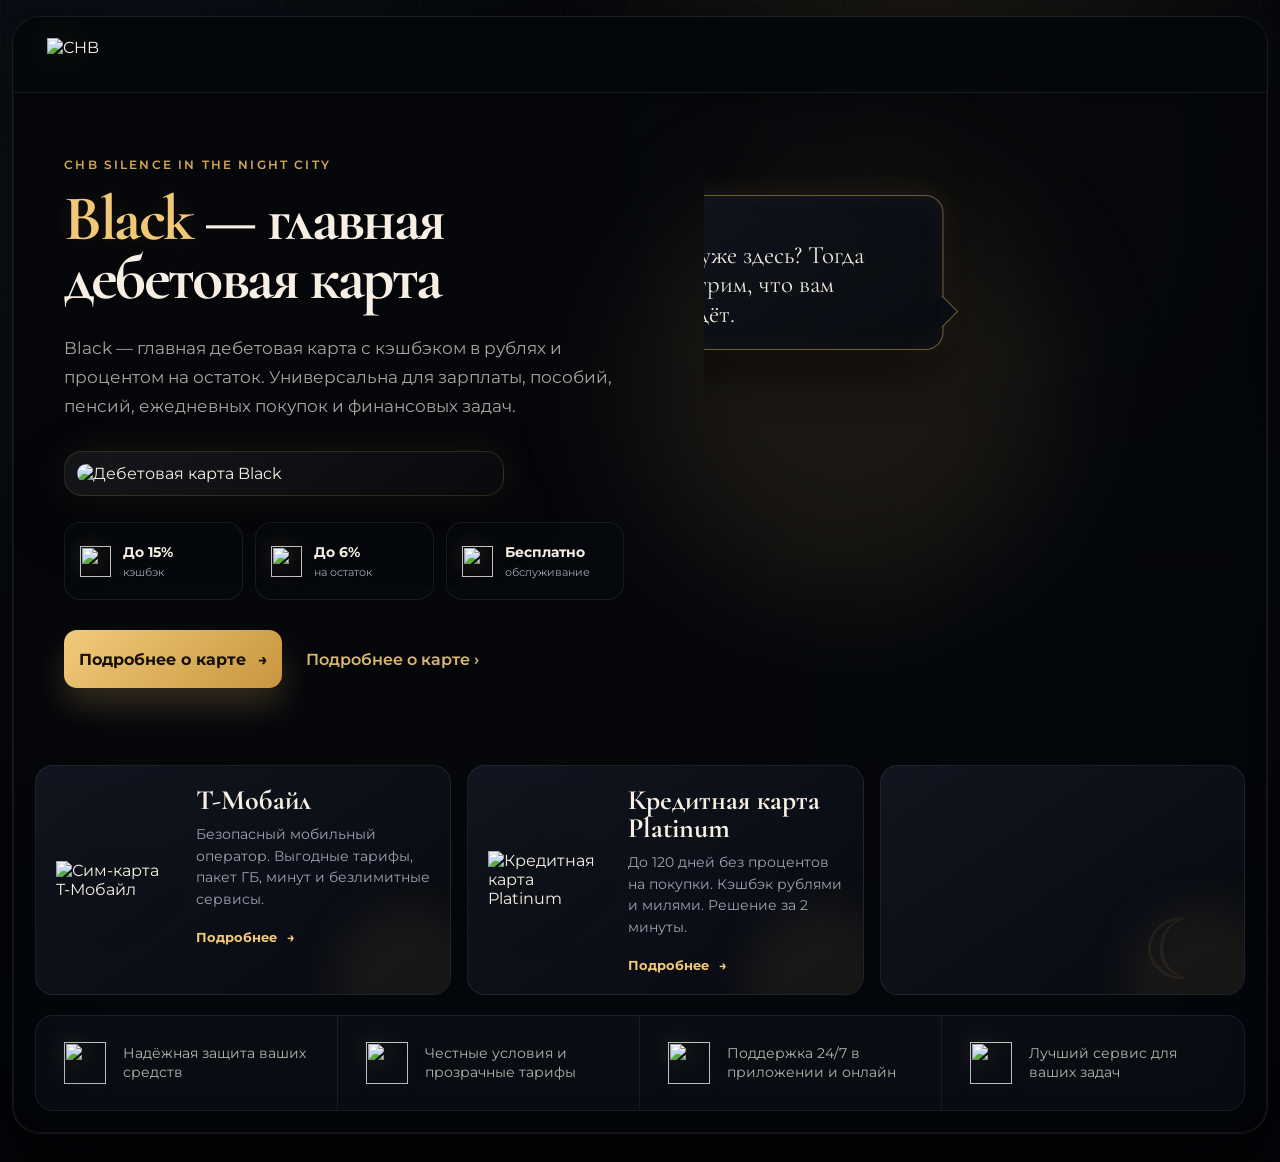
==== commit ee7f5b43: "build new structure" ====
--- a/index.html
+++ b/index.html
@@ -7,1132 +7,14 @@
     <link rel="preconnect" href="https://fonts.googleapis.com" />
     <link rel="preconnect" href="https://fonts.gstatic.com" crossorigin />
     <link href="https://fonts.googleapis.com/css2?family=Cormorant+Garamond:wght@500;600;700&family=Montserrat:wght@400;500;600;700&display=swap" rel="stylesheet" />
-
-<style>
-  :root {
-    --bg: #05070b;
-    --border: rgba(255, 255, 255, 0.08);
-    --accent: #d4a856;
-    --accent-soft: #f0c878;
-    --text: #f7efe4;
-    --muted: #9da3b2;
-  }
-
-  * {
-    box-sizing: border-box;
-  }
-
-  html {
-    width: 100%;
-    max-width: 100%;
-    scroll-behavior: smooth;
-    overflow-x: hidden;
-  }
-
-  body {
-    margin: 0;
-    width: 100%;
-    max-width: 100%;
-    min-width: 0;
-    min-height: 100vh;
-    font-family: "Montserrat", sans-serif;
-    color: var(--text);
-    background:
-      radial-gradient(circle at 72% 12%, rgba(212, 168, 86, 0.14), transparent 28%),
-      radial-gradient(circle at 12% 18%, rgba(64, 84, 118, 0.16), transparent 30%),
-      linear-gradient(180deg, #05070b 0%, #070a10 48%, #030407 100%);
-    overflow-x: hidden;
-  }
-
-  body::before {
-    content: "";
-    position: fixed;
-    inset: 0;
-    pointer-events: none;
-    background:
-      linear-gradient(90deg, rgba(255, 255, 255, 0.018) 1px, transparent 1px),
-      linear-gradient(rgba(255, 255, 255, 0.014) 1px, transparent 1px);
-    background-size: 70px 70px;
-    mask-image: linear-gradient(to bottom, black, transparent 82%);
-  }
-
-  img,
-  svg,
-  video,
-  canvas {
-    max-width: 100%;
-    height: auto;
-  }
-
-  a,
-  button {
-    font: inherit;
-  }
-
-  a {
-    color: inherit;
-    text-decoration: none;
-  }
-
-  .page {
-    position: relative;
-    width: min(1540px, calc(100vw - 30px));
-    max-width: 100%;
-    margin: 16px auto 28px;
-    border: 1px solid var(--border);
-    border-radius: 28px;
-    background: rgba(5, 7, 11, 0.76);
-    box-shadow: 0 28px 90px rgba(0, 0, 0, 0.64);
-    overflow: hidden;
-  }
-
-  .page::after {
-    content: "";
-    position: absolute;
-    inset: 0;
-    pointer-events: none;
-    border-radius: 28px;
-    box-shadow:
-      inset 0 0 0 1px rgba(212, 168, 86, 0.08),
-      inset 0 0 80px rgba(0, 0, 0, 0.34);
-  }
-
-  header {
-    position: sticky;
-    top: 0;
-    z-index: 20;
-    height: 76px;
-    display: grid;
-    grid-template-columns: auto minmax(0, 1fr) auto;
-    align-items: center;
-    gap: 28px;
-    padding: 0 34px;
-    border-bottom: 1px solid rgba(255, 255, 255, 0.075);
-    background: rgba(5, 7, 11, 0.86);
-  }
-
-  .brand img {
-    display: block;
-    width: auto;
-    height: 34px;
-    filter: drop-shadow(0 0 18px rgba(212, 168, 86, 0.2));
-  }
-
-  nav {
-    display: flex;
-    min-width: 0;
-    justify-content: center;
-    gap: clamp(16px, 2vw, 42px);
-    color: rgba(247, 239, 228, 0.64);
-    font-size: 14px;
-  }
-
-  nav a {
-    position: relative;
-    padding: 28px 0 25px;
-    white-space: nowrap;
-    transition: color 0.24s ease;
-  }
-
-  nav a:hover,
-  nav a.active {
-    color: var(--text);
-  }
-
-  nav a.active::after {
-    content: "";
-    position: absolute;
-    left: 0;
-    right: 0;
-    bottom: -1px;
-    height: 2px;
-    border-radius: 2px;
-    background: linear-gradient(90deg, transparent, var(--accent), transparent);
-    box-shadow: 0 0 20px rgba(212, 168, 86, 0.7);
-  }
-
-  .header-actions {
-    display: flex;
-    align-items: center;
-    justify-content: flex-end;
-    gap: 14px;
-  }
-
-  .moon-toggle,
-  .login {
-    border: 1px solid rgba(212, 168, 86, 0.28);
-    color: var(--accent-soft);
-    background: rgba(255, 255, 255, 0.025);
-    transition: background 0.24s ease, border-color 0.24s ease, transform 0.24s ease;
-  }
-
-  .moon-toggle {
-    width: 38px;
-    height: 38px;
-    border-radius: 50%;
-    display: grid;
-    place-items: center;
-  }
-
-  .login {
-    min-width: 112px;
-    height: 42px;
-    border-radius: 11px;
-    display: inline-flex;
-    align-items: center;
-    justify-content: center;
-    gap: 9px;
-  }
-
-  .moon-toggle:hover,
-  .login:hover {
-    transform: translateY(-1px);
-    background: rgba(212, 168, 86, 0.14);
-    border-color: rgba(212, 168, 86, 0.72);
-  }
-
-  .hero {
-    position: relative;
-    width: 100%;
-    min-height: 650px;
-    display: grid;
-    grid-template-columns: minmax(0, 650px) minmax(320px, 1fr);
-    gap: clamp(22px, 3vw, 42px);
-    padding: 64px clamp(24px, 4vw, 58px) 36px;
-    overflow: hidden;
-  }
-
-  .hero::before {
-    content: "";
-    position: absolute;
-    inset: 0;
-    z-index: 0;
-    background:
-      linear-gradient(90deg, rgba(5, 7, 11, 0.94) 0%, rgba(5, 7, 11, 0.83) 39%, rgba(5, 7, 11, 0.56) 62%, rgba(5, 7, 11, 0.36) 100%),
-      url("https://90f1661d-2ff4-4f29-b07c-0e47453ca691.selstorage.ru/site1070969/723b066d-d9d6-4109-b1f0-ca39f24ce239.png") right center / cover no-repeat;
-  }
-
-  .hero::after {
-    content: "";
-    position: absolute;
-    right: 17%;
-    top: 88px;
-    z-index: 0;
-    width: 420px;
-    height: 420px;
-    border-radius: 50%;
-    background: rgba(212, 168, 86, 0.1);
-    filter: blur(62px);
-  }
-
-  .hero-content,
-  .eva-stage {
-    position: relative;
-    z-index: 2;
-    min-width: 0;
-  }
-
-  .hero-content {
-    max-width: 650px;
-  }
-
-  .eyebrow {
-    margin-bottom: 18px;
-    color: var(--accent);
-    letter-spacing: 0.18em;
-    text-transform: uppercase;
-    font-size: 12px;
-    font-weight: 600;
-  }
-
-  h1 {
-    margin: 0;
-    max-width: 640px;
-    font-family: "Cormorant Garamond", serif;
-    font-size: clamp(48px, 5vw, 78px);
-    font-weight: 700;
-    line-height: 0.92;
-    letter-spacing: -0.04em;
-    overflow-wrap: balance;
-  }
-
-  h1 span {
-    color: var(--accent-soft);
-    text-shadow: 0 0 24px rgba(212, 168, 86, 0.16);
-  }
-
-  .lead {
-    max-width: 560px;
-    margin: 26px 0 30px;
-    color: rgba(247, 239, 228, 0.68);
-    font-size: 17px;
-    line-height: 1.72;
-  }
-
-  .black-card-wrap {
-    width: 100%;
-    max-width: 440px;
-    margin: 18px 0 26px;
-    padding: 12px;
-    border: 1px solid rgba(212, 168, 86, 0.18);
-    border-radius: 18px;
-    background: linear-gradient(145deg, rgba(255, 255, 255, 0.065), rgba(255, 255, 255, 0.015));
-    box-shadow: 0 24px 60px rgba(0, 0, 0, 0.42), 0 0 42px rgba(212, 168, 86, 0.11);
-    cursor: pointer;
-    transition: transform 0.36s cubic-bezier(.2, .8, .2, 1), border-color 0.36s ease, box-shadow 0.36s ease;
-  }
-
-  .black-card-wrap:hover {
-    transform: translateY(-4px);
-    border-color: rgba(212, 168, 86, 0.45);
-    box-shadow: 0 28px 68px rgba(0, 0, 0, 0.52), 0 0 55px rgba(212, 168, 86, 0.16);
-  }
-
-  .black-card-wrap img {
-    display: block;
-    width: 100%;
-    height: auto;
-    border-radius: 14px;
-    object-fit: contain;
-  }
-
-  .features {
-    display: grid;
-    grid-template-columns: repeat(3, minmax(0, 1fr));
-    gap: 12px;
-    width: 100%;
-    max-width: 560px;
-  }
-
-  .feature {
-    min-width: 0;
-    min-height: 78px;
-    padding: 14px 15px;
-    display: flex;
-    align-items: center;
-    gap: 12px;
-    border: 1px solid rgba(255, 255, 255, 0.075);
-    border-radius: 16px;
-    background: rgba(6, 9, 14, 0.68);
-    cursor: default;
-    transition: transform 0.32s cubic-bezier(.2, .8, .2, 1), border-color 0.32s ease, background 0.32s ease;
-  }
-
-  .feature:hover {
-    transform: translateY(-3px);
-    border-color: rgba(212, 168, 86, 0.35);
-    background: rgba(13, 18, 27, 0.76);
-  }
-
-  .feature img {
-    flex: 0 0 auto;
-    width: 31px;
-    height: 31px;
-    object-fit: contain;
-    filter: drop-shadow(0 0 10px rgba(212, 168, 86, 0.23));
-  }
-
-  .feature strong {
-    display: block;
-    font-size: 14px;
-    color: var(--text);
-    overflow-wrap: anywhere;
-  }
-
-  .feature small {
-    color: var(--muted);
-    font-size: 11px;
-    overflow-wrap: anywhere;
-  }
-
-  .cta {
-    display: flex;
-    flex-wrap: wrap;
-    align-items: center;
-    gap: 24px;
-    margin-top: 30px;
-  }
-
-  .btn-primary {
-    min-width: 218px;
-    height: 58px;
-    display: inline-flex;
-    align-items: center;
-    justify-content: center;
-    gap: 12px;
-    border: 0;
-    border-radius: 13px;
-    color: #17110a;
-    font-weight: 700;
-    background: linear-gradient(135deg, #f1cb7c 0%, #c8963e 100%);
-    box-shadow: 0 18px 32px rgba(212, 168, 86, 0.22);
-    cursor: pointer;
-    transition: transform 0.32s cubic-bezier(.2, .8, .2, 1), box-shadow 0.32s ease, filter 0.32s ease;
-  }
-
-  .btn-primary:hover {
-    transform: translateY(-3px);
-    filter: brightness(1.04);
-    box-shadow: 0 22px 42px rgba(212, 168, 86, 0.3);
-  }
-
-  .link-secondary {
-    color: var(--accent-soft);
-    font-weight: 600;
-    opacity: 0.9;
-    transition: opacity 0.24s ease, text-shadow 0.24s ease;
-  }
-
-  .link-secondary:hover {
-    opacity: 1;
-    text-shadow: 0 0 18px rgba(212, 168, 86, 0.28);
-  }
-
-  .eva-stage {
-    min-height: 545px;
-    align-self: end;
-    display: flex;
-    align-items: flex-end;
-    justify-content: center;
-    pointer-events: none;
-    contain: layout paint;
-  }
-
-  .eva-wrap {
-    position: relative;
-    width: 100%;
-    max-width: 620px;
-    min-width: 0;
-    height: clamp(560px, 42vw, 640px);
-  }
-
-  .eva-sprite {
-    position: absolute;
-    right: 0;
-    bottom: -44px;
-    z-index: 10;
-    width: min(500px, 42vw);
-    max-width: 100%;
-    max-height: 710px;
-    object-fit: contain;
-    object-position: bottom center;
-    filter: drop-shadow(0 28px 32px rgba(0, 0, 0, 0.72));
-    opacity: 0;
-    transform: translateY(12px) scale(0.985);
-    transform-origin: bottom center;
-    transition:
-      opacity 0.5s ease,
-      transform 0.55s cubic-bezier(.2, .8, .2, 1),
-      filter 0.45s ease;
-    will-change: opacity, transform;
-    backface-visibility: hidden;
-  }
-
-  .eva-sprite.is-active {
-    opacity: 1;
-    transform: translateY(0) scale(1);
-  }
-
-  .eva-sprite.is-leaving {
-    opacity: 0;
-    transform: translateY(-4px) scale(1.012);
-  }
-
-  .speech-bubble {
-    position: absolute;
-    top: 38px;
-    left: 50%;
-    right: auto;
-    z-index: 50;
-    width: min(340px, calc(100vw - 52px));
-    min-width: 260px;
-    padding: 19px 21px 20px;
-    border: 1px solid rgba(212, 168, 86, 0.5);
-    border-radius: 18px 18px 18px 4px;
-    color: rgba(247, 239, 228, 0.96);
-    background:
-      linear-gradient(145deg, rgba(16, 21, 30, 0.97), rgba(8, 11, 17, 0.94)),
-      url("https://90f1661d-2ff4-4f29-b07c-0e47453ca691.selstorage.ru/site1070969/16af9d2c-9f66-4442-b56d-7ab33f5eae21.png") center / cover no-repeat;
-    box-shadow:
-      0 18px 46px rgba(0, 0, 0, 0.58),
-      0 0 28px rgba(212, 168, 86, 0.12),
-      inset 0 0 28px rgba(212, 168, 86, 0.05);
-    opacity: 0;
-    visibility: hidden;
-    pointer-events: none;
-    transform: translateX(-105%) translateY(14px) scale(0.97);
-    transition:
-      opacity 0.34s ease,
-      transform 0.38s cubic-bezier(.2, .8, .2, 1),
-      visibility 0.34s ease;
-  }
-
-  .speech-bubble.is-visible {
-    opacity: 1;
-    visibility: visible;
-    transform: translateX(-105%) translateY(0) scale(1);
-  }
-
-  .speech-bubble.is-soft-changing {
-    transform: translateX(-105%) translateY(-2px) scale(1.01);
-  }
-
-  .speech-bubble::after {
-    content: "";
-    position: absolute;
-    right: -11px;
-    bottom: 26px;
-    width: 22px;
-    height: 22px;
-    background: rgba(10, 13, 19, 0.96);
-    border-right: 1px solid rgba(212, 168, 86, 0.5);
-    border-bottom: 1px solid rgba(212, 168, 86, 0.5);
-    transform: rotate(-45deg);
-  }
-
-  .speech-bubble .speaker {
-    display: flex;
-    align-items: center;
-    gap: 8px;
-    margin-bottom: 8px;
-    color: var(--accent-soft);
-    font-size: 12px;
-    font-weight: 700;
-    letter-spacing: 0.12em;
-    text-transform: uppercase;
-  }
-
-  .speech-bubble .speaker::before {
-    content: "☾";
-    font-size: 18px;
-    line-height: 1;
-  }
-
-  .speech-bubble p {
-    margin: 0;
-    font-family: "Cormorant Garamond", serif;
-    font-size: 25px;
-    line-height: 1.17;
-    transition: opacity 0.22s ease, transform 0.22s ease;
-  }
-
-  .speech-bubble.is-text-changing p {
-    opacity: 0;
-    transform: translateY(4px);
-  }
-
-  .products {
-    position: relative;
-    z-index: 5;
-    display: grid;
-    grid-template-columns: 1.05fr 1fr 0.92fr;
-    gap: 16px;
-    padding: 0 22px 20px;
-    margin-top: -18px;
-    min-width: 0;
-  }
-
-  .product-card,
-  .why {
-    min-width: 0;
-    min-height: 190px;
-    border: 1px solid rgba(255, 255, 255, 0.08);
-    border-radius: 18px;
-    background: linear-gradient(145deg, rgba(18, 23, 33, 0.9), rgba(8, 11, 17, 0.86));
-    overflow: hidden;
-    position: relative;
-    transition: transform 0.36s cubic-bezier(.2, .8, .2, 1), border-color 0.36s ease, background 0.36s ease;
-  }
-
-  .product-card {
-    padding: 24px;
-    display: grid;
-    grid-template-columns: minmax(100px, 150px) minmax(0, 1fr);
-    gap: 20px;
-    cursor: pointer;
-  }
-
-  .product-card:hover,
-  .why:hover {
-    transform: translateY(-5px);
-    border-color: rgba(212, 168, 86, 0.38);
-    background: linear-gradient(145deg, rgba(22, 28, 39, 0.95), rgba(8, 11, 17, 0.92));
-  }
-
-  .product-card::after,
-  .why::after {
-    content: "";
-    position: absolute;
-    inset: auto -40px -70px auto;
-    width: 160px;
-    height: 160px;
-    background: rgba(212, 168, 86, 0.08);
-    border-radius: 50%;
-    filter: blur(22px);
-  }
-
-  .product-card img {
-    align-self: center;
-    width: 100%;
-    max-height: 118px;
-    object-fit: contain;
-    filter: drop-shadow(0 16px 22px rgba(0, 0, 0, 0.45));
-  }
-
-  .product-card h2,
-  .why h2 {
-    margin: 0 0 10px;
-    font-family: "Cormorant Garamond", serif;
-    font-size: 28px;
-    line-height: 1;
-    overflow-wrap: balance;
-  }
-
-  .product-card p,
-  .why li {
-    margin: 0;
-    color: var(--muted);
-    font-size: 14px;
-    line-height: 1.55;
-    overflow-wrap: anywhere;
-  }
-
-  .more {
-    display: inline-flex;
-    align-items: center;
-    gap: 10px;
-    margin-top: 18px;
-    color: var(--accent-soft);
-    font-size: 13px;
-    font-weight: 700;
-  }
-
-  .why {
-    padding: 25px;
-    cursor: help;
-  }
-
-  .why ul {
-    padding-left: 18px;
-    margin: 0;
-  }
-
-  .why li {
-    margin-bottom: 7px;
-  }
-
-  .moon-watermark {
-    position: absolute;
-    right: 28px;
-    bottom: -6px;
-    font-size: 84px;
-    color: rgba(212, 168, 86, 0.08);
-  }
-
-  .benefits {
-    margin: 0 22px 22px;
-    min-width: 0;
-    min-height: 96px;
-    display: grid;
-    grid-template-columns: repeat(4, minmax(0, 1fr));
-    border: 1px solid rgba(255, 255, 255, 0.08);
-    border-radius: 18px;
-    background: rgba(12, 16, 24, 0.8);
-    overflow: hidden;
-  }
-
-  .benefit {
-    min-width: 0;
-    display: flex;
-    align-items: center;
-    gap: 17px;
-    padding: 24px 28px;
-    border-right: 1px solid rgba(255, 255, 255, 0.07);
-    transition: background 0.3s ease;
-  }
-
-  .benefit:hover {
-    background: rgba(212, 168, 86, 0.045);
-  }
-
-  .benefit:last-child {
-    border-right: 0;
-  }
-
-  .benefit img {
-    flex: 0 0 auto;
-    width: 42px;
-    height: 42px;
-    object-fit: contain;
-    filter: drop-shadow(0 0 12px rgba(212, 168, 86, 0.2));
-  }
-
-  .benefit span {
-    color: rgba(247, 239, 228, 0.74);
-    font-size: 14px;
-    line-height: 1.35;
-    overflow-wrap: anywhere;
-  }
-
-  @media (prefers-reduced-motion: reduce) {
-    *,
-    *::before,
-    *::after {
-      scroll-behavior: auto !important;
-      transition-duration: 0.01ms !important;
-      animation-duration: 0.01ms !important;
-      animation-iteration-count: 1 !important;
-    }
-  }
-
-  @media (max-width: 1320px) {
-    .page {
-      width: min(100%, calc(100vw - 24px));
-    }
-
-    .hero {
-      grid-template-columns: minmax(0, 1fr) minmax(280px, 0.85fr);
-      min-height: 620px;
-    }
-
-    .eva-wrap {
-      height: 590px;
-    }
-
-    .eva-sprite {
-      width: min(430px, 39vw);
-    }
-
-    .speech-bubble {
-      right: clamp(210px, 27vw, 320px);
-      width: min(330px, 36vw);
-    }
-
-    .product-card {
-      padding: 20px;
-      grid-template-columns: minmax(90px, 120px) minmax(0, 1fr);
-    }
-  }
-
-  @media (max-width: 1180px) {
-    header {
-      grid-template-columns: auto minmax(0, 1fr);
-    }
-
-    nav {
-      display: none;
-    }
-
-    .header-actions {
-      justify-content: flex-end;
-    }
-
-    .hero {
-      grid-template-columns: 1fr;
-      min-height: auto;
-      padding: 52px 34px 30px;
-    }
-
-    .hero::before {
-      background:
-        linear-gradient(90deg, rgba(5, 7, 11, 0.94) 0%, rgba(5, 7, 11, 0.78) 60%, rgba(5, 7, 11, 0.58) 100%),
-        url("https://90f1661d-2ff4-4f29-b07c-0e47453ca691.selstorage.ru/site1070969/723b066d-d9d6-4109-b1f0-ca39f24ce239.png") right center / cover no-repeat;
-    }
-
-    .hero-content {
-      max-width: 100%;
-    }
-
-    .black-card-wrap,
-    .features {
-      max-width: 100%;
-    }
-
-    .eva-stage {
-      min-height: 500px;
-      justify-content: center;
-    }
-
-    .eva-wrap {
-      width: min(620px, 100%);
-      height: 540px;
-    }
-
-    .eva-sprite {
-      left: 50%;
-      right: auto;
-      width: min(450px, 78vw);
-      transform: translateX(-50%) translateY(12px) scale(0.985);
-    }
-
-    .eva-sprite.is-active {
-      transform: translateX(-50%) translateY(0) scale(1);
-    }
-
-    .eva-sprite.is-leaving {
-      transform: translateX(-50%) translateY(-4px) scale(1.012);
-    }
-
-    .speech-bubble {
-      left: 50%;
-      right: auto;
-      top: 10px;
-      width: min(360px, calc(100vw - 64px));
-      transform: translateX(-50%) translateY(10px) scale(0.98);
-    }
-
-    .speech-bubble.is-visible {
-      transform: translateX(-50%) translateY(0) scale(1);
-    }
-
-    .speech-bubble.is-soft-changing {
-      transform: translateX(-50%) translateY(-2px) scale(1.01);
-    }
-
-    .speech-bubble::after {
-      right: 50%;
-      bottom: -12px;
-      transform: translateX(50%) rotate(45deg);
-    }
-
-    .products {
-      grid-template-columns: 1fr;
-      margin-top: 0;
-    }
-
-    .benefits {
-      grid-template-columns: repeat(2, minmax(0, 1fr));
-    }
-
-    .benefit:nth-child(2) {
-      border-right: 0;
-    }
-
-    .benefit:nth-child(1),
-    .benefit:nth-child(2) {
-      border-bottom: 1px solid rgba(255, 255, 255, 0.07);
-    }
-  }
-
-  @media (max-width: 720px) {
-    .page {
-      width: min(100%, calc(100vw - 18px));
-      margin-top: 9px;
-      border-radius: 18px;
-    }
-
-    header {
-      height: auto;
-      padding: 18px;
-    }
-
-    .brand img {
-      height: 30px;
-    }
-
-    .login {
-      min-width: 86px;
-    }
-
-    .hero {
-      padding: 40px 20px 24px;
-    }
-
-    h1 {
-      font-size: clamp(42px, 13vw, 58px);
-    }
-
-    .lead {
-      font-size: 15px;
-    }
-
-    .features {
-      grid-template-columns: 1fr;
-    }
-
-    .cta {
-      align-items: stretch;
-      flex-direction: column;
-    }
-
-    .btn-primary {
-      width: 100%;
-      min-width: 0;
-    }
-
-    .eva-stage {
-      min-height: 470px;
-    }
-
-    .eva-wrap {
-      height: 480px;
-    }
-
-    .eva-sprite {
-      width: min(380px, 92vw);
-    }
-
-    .speech-bubble {
-      width: min(330px, calc(100vw - 52px));
-      min-width: 0;
-    }
-
-    .speech-bubble.is-visible {
-      transform: translateX(-50%) translateY(0) scale(1);
-    }
-
-    .speech-bubble.is-soft-changing {
-      transform: translateX(-50%) translateY(-2px) scale(1.01);
-    }
-
-    .speech-bubble p {
-      font-size: 22px;
-    }
-
-    .products,
-    .benefits {
-      margin-left: 12px;
-      margin-right: 12px;
-    }
-
-    .product-card {
-      grid-template-columns: 1fr;
-    }
-
-    .product-card img {
-      width: min(190px, 70vw);
-      max-width: 190px;
-      justify-self: start;
-    }
-
-    .benefits {
-      grid-template-columns: 1fr;
-    }
-
-    .benefit {
-      border-right: 0;
-      border-bottom: 1px solid rgba(255, 255, 255, 0.07);
-    }
-
-    .benefit:last-child {
-      border-bottom: 0;
-    }
-  }
-
-  @media (max-width: 560px) {
-    body {
-      padding-bottom: 120px;
-    }
-
-    .page {
-      width: 100%;
-      margin: 0;
-      border-left: 0;
-      border-right: 0;
-      border-radius: 0;
-    }
-
-    header {
-      min-height: 64px;
-      padding: 14px 18px;
-    }
-
-    .hero {
-      display: flex;
-      flex-direction: column;
-      min-height: auto;
-      padding: 34px 18px 22px;
-      overflow: hidden;
-    }
-
-    h1 {
-      font-size: clamp(38px, 12vw, 52px);
-      line-height: 0.95;
-    }
-
-    .lead {
-      margin: 20px 0 24px;
-      font-size: 14px;
-      line-height: 1.6;
-    }
-
-    .black-card-wrap {
-      max-width: 100%;
-      margin-bottom: 22px;
-    }
-
-    .features {
-      grid-template-columns: 1fr;
-      gap: 10px;
-    }
-
-    .feature {
-      min-height: 70px;
-    }
-
-    .btn-primary {
-      height: 56px;
-      font-size: 15px;
-    }
-
-    .eva-stage {
-      position: fixed !important;
-      right: 10px !important;
-      bottom: 12px !important;
-      left: auto !important;
-      top: auto !important;
-      z-index: 999 !important;
-      width: 150px !important;
-      height: 270px !important;
-      min-height: 0 !important;
-      margin: 0 !important;
-      display: block !important;
-      overflow: visible !important;
-      pointer-events: auto !important;
-      contain: none !important;
-    }
-
-    .eva-wrap {
-      position: absolute !important;
-      right: 0 !important;
-      bottom: 0 !important;
-      left: auto !important;
-      top: auto !important;
-      width: 150px !important;
-      max-width: 150px !important;
-      height: 270px !important;
-      margin: 0 !important;
-      overflow: visible !important;
-    }
-
-    .eva-sprite,
-    .eva-sprite.is-active,
-    .eva-sprite.is-leaving {
-      position: absolute !important;
-      left: 50% !important;
-      right: auto !important;
-      top: auto !important;
-      bottom: 0 !important;
-      z-index: 20 !important;
-      width: 145px !important;
-      max-width: 145px !important;
-      max-height: 260px !important;
-      object-fit: contain !important;
-      object-position: bottom center !important;
-      transform-origin: bottom center !important;
-      pointer-events: auto !important;
-      cursor: pointer !important;
-    }
-
-    .eva-sprite {
-      transform: translateX(-50%) translateY(10px) scale(0.985) !important;
-    }
-
-    .eva-sprite.is-active {
-      opacity: 1 !important;
-      transform: translateX(-50%) translateY(0) scale(1) !important;
-    }
-
-    .eva-sprite.is-leaving {
-      opacity: 0 !important;
-      transform: translateX(-50%) translateY(-4px) scale(1.012) !important;
-    }
-
-    .speech-bubble {
-      position: absolute !important;
-      left: auto !important;
-      right: 138px !important;
-      top: auto !important;
-      bottom: 132px !important;
-      z-index: 80 !important;
-      width: min(250px, calc(100vw - 180px)) !important;
-      min-width: 190px !important;
-      padding: 13px 15px 14px !important;
-      border-radius: 16px 16px 4px 16px !important;
-      transform: translateY(10px) scale(0.98) !important;
-      pointer-events: none !important;
-    }
-
-    .speech-bubble.is-visible {
-      opacity: 1 !important;
-      visibility: visible !important;
-      transform: translateY(0) scale(1) !important;
-    }
-
-    .speech-bubble.is-soft-changing {
-      transform: translateY(-2px) scale(1.01) !important;
-    }
-
-    .speech-bubble::after {
-      right: -11px !important;
-      left: auto !important;
-      bottom: 22px !important;
-      transform: rotate(-45deg) !important;
-    }
-
-    .speech-bubble .speaker {
-      font-size: 10px !important;
-      margin-bottom: 5px !important;
-    }
-
-    .speech-bubble p {
-      font-size: 18px !important;
-      line-height: 1.15 !important;
-    }
-
-    .products {
-      grid-template-columns: 1fr;
-      padding: 0 14px 18px;
-      margin: 0;
-      gap: 14px;
-    }
-
-    .product-card,
-    .why {
-      min-height: auto;
-      border-radius: 18px;
-    }
-
-    .product-card {
-      padding: 22px;
-      grid-template-columns: 1fr;
-      gap: 18px;
-    }
-
-    .product-card img {
-      width: min(210px, 76vw);
-      max-width: 100%;
-      max-height: 140px;
-      justify-self: center;
-    }
-
-    .product-card h2,
-    .why h2 {
-      font-size: 34px;
-      line-height: 0.95;
-    }
-
-    .product-card p,
-    .why li {
-      font-size: 14px;
-      line-height: 1.55;
-    }
-
-    .benefits {
-      margin: 0 14px 18px;
-    }
-
-    .benefit {
-      padding: 18px;
-    }
-  }
-</style>
+    <link rel="stylesheet" href="styles.css" />
   </head>
 
   <body>
     <main class="page">
       <header>
         <a class="brand" href="#" aria-label="CHB"><img src="https://90f1661d-2ff4-4f29-b07c-0e47453ca691.selstorage.ru/site1070969/2732af6a-991f-42f0-b5d1-832146b7e91c.png" alt="CHB" /></a>
+        </nav>
         <div class="header-actions">
         </div>
       </header>
@@ -1229,456 +111,6 @@
         </div>
       </section>
     </main>
-
-    <script>
-      (() => {
-        const spriteA = document.getElementById("evaSpriteA");
-        const spriteB = document.getElementById("evaSpriteB");
-        const bubble = document.getElementById("speechBubble");
-        const bubbleText = document.getElementById("bubbleText");
-        const bubbleSpeaker = document.getElementById("bubbleSpeaker");
-        const reactiveItems = document.querySelectorAll(".eva-react");
-        const isMobileEva = window.matchMedia("(hover: none), (pointer: coarse), (max-width: 560px)").matches;
-
-        const eva = {
-          pouring: "https://90f1661d-2ff4-4f29-b07c-0e47453ca691.selstorage.ru/site1070969/45b76b3c-b395-4add-89e2-48b99f69a73a.png",
-          surprised: "https://90f1661d-2ff4-4f29-b07c-0e47453ca691.selstorage.ru/site1070969/e4540d0c-3d57-40c9-a84a-470962e0e0b9.png",
-          default: "https://90f1661d-2ff4-4f29-b07c-0e47453ca691.selstorage.ru/site1070969/352d9ed8-ed96-4d50-9998-80ee09a343cb.png",
-          speak: "https://90f1661d-2ff4-4f29-b07c-0e47453ca691.selstorage.ru/site1070969/1ead777b-2cf0-47fa-a96b-505e34946b2a.png",
-          boring: "https://90f1661d-2ff4-4f29-b07c-0e47453ca691.selstorage.ru/site1070969/a9d4ad36-036b-47d6-b731-d02bb520c172.png"
-        };
-
-        const STORAGE_KEY = "chb_eva_memory_v1";
-        const IDLE_DELAY = 9000;
-        const SPRITE_FADE_MS = 560;
-        const spriteCache = new Map();
-        const introTimers = new Set();
-        let activeSprite = spriteA;
-        let inactiveSprite = spriteB;
-        let currentSprite = eva.pouring;
-        let pendingSprite = null;
-        let transitionTimer = null;
-        let hideTimer = null;
-        let textTimer = null;
-        let idleTimer = null;
-        let memorySaveTimer = null;
-        let introActive = true;
-        let isReacting = false;
-        let isIdle = false;
-        let lastMobileCommentKey = "";
-        let mobileCommentLockedUntil = 0;
-
-        const defaultMemory = {
-          visits: 0,
-          firstSeenAt: null,
-          lastSeenAt: null,
-          lastDialogue: "",
-          lastSpeaker: "Eva",
-          lastProductId: "",
-          lastProductLabel: "",
-          idleCount: 0,
-          interactions: 0
-        };
-
-        function readMemory() {
-          try {
-            const raw = window.localStorage.getItem(STORAGE_KEY);
-            if (!raw) return { ...defaultMemory };
-            return { ...defaultMemory, ...JSON.parse(raw) };
-          } catch (error) {
-            console.warn("Не удалось прочитать память Евы:", error);
-            return { ...defaultMemory };
-          }
-        }
-
-        const memory = readMemory();
-        const isReturningUser = memory.visits > 0;
-        memory.visits += 1;
-        memory.firstSeenAt ||= new Date().toISOString();
-        memory.lastSeenAt = new Date().toISOString();
-
-        function saveMemory(immediate = false) {
-          const commit = () => {
-            try {
-              memory.lastSeenAt = new Date().toISOString();
-              window.localStorage.setItem(STORAGE_KEY, JSON.stringify(memory));
-            } catch (error) {
-              console.warn("Не удалось сохранить память Евы:", error);
-            }
-          };
-
-          window.clearTimeout(memorySaveTimer);
-          if (immediate) {
-            commit();
-          } else {
-            memorySaveTimer = window.setTimeout(commit, 220);
-          }
-        }
-
-        function rememberDialogue(text, speaker = "Eva", item = null) {
-          memory.lastDialogue = text || "";
-          memory.lastSpeaker = speaker || "Eva";
-          if (item) {
-            memory.lastProductId = item.id || item.getAttribute("aria-label") || "";
-            memory.lastProductLabel =
-              item.querySelector("h2")?.textContent?.trim() ||
-              item.querySelector("strong")?.textContent?.trim() ||
-              item.dataset.speaker ||
-              "";
-          }
-          saveMemory();
-        }
-
-        function getReturnPhrase() {
-          if (!isReturningUser) {
-            return "Одну секунду. Чай важнее любой презентации.";
-          }
-
-          if (memory.lastProductLabel) {
-            return `С возвращением. В прошлый раз вы задержались на «${memory.lastProductLabel}». Продолжим?`;
-          }
-
-          if (memory.lastDialogue) {
-            return "С возвращением. Я вас помню. Чай уже почти готов.";
-          }
-
-          return "С возвращением. Я не забыла этот визит.";
-        }
-
-        saveMemory(true);
-
-        function addIntroTimer(callback, delay) {
-          const id = window.setTimeout(() => {
-            introTimers.delete(id);
-            callback();
-          }, delay);
-          introTimers.add(id);
-          return id;
-        }
-
-        function clearIntroTimers() {
-          introTimers.forEach((id) => window.clearTimeout(id));
-          introTimers.clear();
-          introActive = false;
-        }
-
-        function preloadSprite(src) {
-          if (!src) return Promise.resolve(false);
-          if (spriteCache.has(src)) return spriteCache.get(src);
-
-          const promise = new Promise((resolve) => {
-            const img = new Image();
-            img.decoding = "async";
-            img.onload = () => resolve(true);
-            img.onerror = () => {
-              console.warn("Не удалось загрузить спрайт:", src);
-              resolve(false);
-            };
-            img.src = src;
-          });
-
-          spriteCache.set(src, promise);
-          return promise;
-        }
-
-        function preloadAllSprites() {
-          Object.values(eva).forEach(preloadSprite);
-        }
-
-        async function setSprite(src) {
-          if (!src || src === currentSprite || src === pendingSprite) return;
-
-          pendingSprite = src;
-          const loaded = await preloadSprite(src);
-          if (pendingSprite !== src) return;
-
-          if (!loaded) {
-            pendingSprite = null;
-            return;
-          }
-
-          window.clearTimeout(transitionTimer);
-
-          inactiveSprite.src = src;
-          inactiveSprite.classList.remove("is-leaving");
-
-          window.requestAnimationFrame(() => {
-            activeSprite.classList.remove("is-active");
-            activeSprite.classList.add("is-leaving");
-            inactiveSprite.classList.add("is-active");
-          });
-
-          transitionTimer = window.setTimeout(() => {
-            activeSprite.classList.remove("is-leaving");
-            const previousActive = activeSprite;
-            activeSprite = inactiveSprite;
-            inactiveSprite = previousActive;
-            currentSprite = src;
-            pendingSprite = null;
-          }, SPRITE_FADE_MS);
-        }
-
-        function showBubble(text, speaker = "Eva", options = {}) {
-          window.clearTimeout(hideTimer);
-          window.clearTimeout(textTimer);
-
-          bubble.classList.add("is-visible");
-          bubble.classList.add("is-soft-changing", "is-text-changing");
-
-          textTimer = window.setTimeout(() => {
-            bubbleText.textContent = text;
-            bubbleSpeaker.textContent = speaker;
-            bubble.classList.remove("is-text-changing");
-          }, 120);
-
-          window.setTimeout(() => {
-            bubble.classList.remove("is-soft-changing");
-          }, 260);
-
-          if (!options.skipMemory) {
-            rememberDialogue(text, speaker, options.item || null);
-          }
-        }
-
-        function hideBubble(delay = 260) {
-          window.clearTimeout(hideTimer);
-          hideTimer = window.setTimeout(() => {
-            bubble.classList.remove("is-visible");
-          }, delay);
-        }
-
-        function clearIdleTimer() {
-          window.clearTimeout(idleTimer);
-          idleTimer = null;
-        }
-
-        function startIdleTimer() {
-          clearIdleTimer();
-          if (introActive || isReacting) return;
-
-          idleTimer = window.setTimeout(() => {
-            if (introActive || isReacting) return;
-            isIdle = true;
-            memory.idleCount += 1;
-            setSprite(eva.boring);
-            showBubble(isMobileEva ? "Я рядом. Листайте страницу или коснитесь карточки — я поясню главное." : "я скучаю", "Eva");
-          }, IDLE_DELAY);
-        }
-
-        function noteUserActivity() {
-          if (introActive) return;
-
-          if (isIdle && !isReacting) {
-            isIdle = false;
-            setSprite(eva.default);
-            hideBubble(900);
-          }
-
-          startIdleTimer();
-        }
-
-        function getEvaDialogue(item) {
-          if (!isMobileEva) {
-            return item.dataset.dialogue || "Я здесь. Просто наблюдаю.";
-          }
-
-          if (item.classList.contains("black-card-wrap")) {
-            return "Black — карта для повседневных трат. Кэшбэк рублями, остаток работает, условия без тумана.";
-          }
-
-          if (item.classList.contains("btn-primary") || item.classList.contains("link-secondary")) {
-            return "Нажмите, если хотите перейти к подробностям. Условия лучше читать заранее — особенно когда речь о деньгах.";
-          }
-
-          if (item.id === "mobile") {
-            return "Т‑Мобайл — связь, тарифы и гигабайты. Главное, чтобы интернет не исчезал в самый странный момент.";
-          }
-
-          if (item.id === "credit") {
-            return "Platinum — кредитка с льготным периодом. Удобно, если помнить даты и не играть с долгом в азарт.";
-          }
-
-          if (item.classList.contains("feature")) {
-            const title = item.querySelector("strong")?.textContent?.trim() || "условие";
-            const note = item.querySelector("small")?.textContent?.trim() || "";
-            return `${title} ${note}. Это один из главных пунктов, который стоит проверить перед оформлением.`;
-          }
-
-          if (item.classList.contains("benefit")) {
-            const text = item.querySelector("span")?.textContent?.trim();
-            return text ? `${text}. Хорошая страница должна объяснять это без лишней магии.` : "Это один из аргументов в пользу продукта.";
-          }
-
-          if (item.classList.contains("why")) {
-            return "Здесь можно объяснить, почему CHB ведёт к продуктам: спокойно, честно и без копирования официального сайта.";
-          }
-
-          return item.dataset.dialogue || "Коснитесь карточки — я объясню, что здесь важно.";
-        }
-
-        function setEvaReaction(item, options = {}) {
-          clearIntroTimers();
-          clearIdleTimer();
-          isIdle = false;
-          isReacting = true;
-          memory.interactions += 1;
-          setSprite(eva.speak);
-          showBubble(getEvaDialogue(item), item.dataset.speaker || "Eva", { item });
-
-          if (isMobileEva && options.autoHide !== false) {
-            window.clearTimeout(hideTimer);
-            hideTimer = window.setTimeout(() => {
-              isReacting = false;
-              setSprite(eva.default);
-              hideBubble(0);
-              startIdleTimer();
-            }, 4300);
-          }
-        }
-
-        function resetEva() {
-          if (introActive) return;
-          isReacting = false;
-          isIdle = false;
-          setSprite(eva.default);
-          hideBubble(320);
-          startIdleTimer();
-        }
-
-        async function playIntro() {
-          preloadAllSprites();
-
-          await preloadSprite(eva.pouring);
-          spriteA.src = eva.pouring;
-          spriteB.src = eva.pouring;
-          currentSprite = eva.pouring;
-
-          showBubble(getReturnPhrase(), "Eva");
-
-          addIntroTimer(() => {
-            setSprite(eva.surprised);
-            showBubble(
-              isReturningUser
-                ? "Хорошо. Я открыла страницу с того же настроения. Осмотритесь ещё раз."
-                : "О. Вы уже здесь? Тогда посмотрим, что вам подойдёт.",
-              "Eva"
-            );
-          }, 1550);
-
-          addIntroTimer(() => {
-            introActive = false;
-            setSprite(eva.default);
-            hideBubble(1200);
-            startIdleTimer();
-          }, 3450);
-        }
-
-        function setupDesktopEva() {
-          reactiveItems.forEach((item) => {
-            item.addEventListener("pointerenter", () => setEvaReaction(item));
-            item.addEventListener("focusin", () => setEvaReaction(item));
-            item.addEventListener("pointerleave", resetEva);
-            item.addEventListener("focusout", resetEva);
-          });
-        }
-
-        function setupMobileEva() {
-          reactiveItems.forEach((item) => {
-            item.addEventListener("click", (event) => {
-              if (item.getAttribute("href") === "#") {
-                event.preventDefault();
-              }
-
-              setEvaReaction(item);
-            });
-          });
-
-          [spriteA, spriteB].forEach((sprite) => {
-            sprite.addEventListener("click", () => {
-              clearIntroTimers();
-              isIdle = false;
-              isReacting = true;
-              setSprite(eva.speak);
-              showBubble("На телефоне мыши нет. Просто листайте страницу или коснитесь карточки — я буду пояснять главное.", "Eva");
-
-              window.clearTimeout(hideTimer);
-              hideTimer = window.setTimeout(() => {
-                isReacting = false;
-                setSprite(eva.default);
-                hideBubble(0);
-                startIdleTimer();
-              }, 4200);
-            });
-          });
-
-          if (!("IntersectionObserver" in window)) return;
-
-          const observer = new IntersectionObserver((entries) => {
-            const now = Date.now();
-            if (introActive || isReacting || now < mobileCommentLockedUntil) return;
-
-            const visible = entries
-              .filter((entry) => entry.isIntersecting)
-              .sort((a, b) => b.intersectionRatio - a.intersectionRatio)[0];
-
-            if (!visible) return;
-
-            const item = visible.target;
-            const key = item.id || item.dataset.speaker || item.className || item.textContent.slice(0, 30);
-
-            if (key === lastMobileCommentKey) return;
-
-            lastMobileCommentKey = key;
-            mobileCommentLockedUntil = now + 2600;
-
-            setSprite(eva.speak);
-            showBubble(getEvaDialogue(item), item.dataset.speaker || "Eva", { item });
-
-            window.clearTimeout(hideTimer);
-            hideTimer = window.setTimeout(() => {
-              setSprite(eva.default);
-              hideBubble(0);
-              startIdleTimer();
-            }, 3600);
-          }, {
-            threshold: 0.55,
-            rootMargin: "-18% 0px -28% 0px"
-          });
-
-          reactiveItems.forEach((item) => observer.observe(item));
-        }
-
-        if (isMobileEva) {
-          setupMobileEva();
-        } else {
-          setupDesktopEva();
-        }
-
-        ["pointermove", "keydown", "wheel", "scroll", "touchstart"].forEach((eventName) => {
-          window.addEventListener(eventName, noteUserActivity, { passive: true });
-        });
-
-        window.addEventListener("beforeunload", () => saveMemory(true));
-
-        window.evaMemory = {
-          read: () => ({ ...memory }),
-          clear: () => {
-            try {
-              window.localStorage.removeItem(STORAGE_KEY);
-              Object.assign(memory, { ...defaultMemory });
-              console.info("Память Евы очищена.");
-            } catch (error) {
-              console.warn("Не удалось очистить память Евы:", error);
-            }
-          }
-        };
-
-        if (document.readyState === "loading") {
-          document.addEventListener("DOMContentLoaded", playIntro, { once: true });
-        } else {
-          playIntro();
-        }
-      })();
-    </script>
+    <script src="script.js" defer></script>
   </body>
-</html>+</html>
--- a/styles.css
+++ b/styles.css
@@ -0,0 +1,1202 @@
+:root {
+    --bg: #05070b;
+    --border: rgba(255, 255, 255, 0.08);
+    --accent: #d4a856;
+    --accent-soft: #f0c878;
+    --text: #f7efe4;
+    --muted: #9da3b2;
+  }
+
+  * {
+    box-sizing: border-box;
+  }
+
+  html {
+    width: 100%;
+    max-width: 100%;
+    scroll-behavior: smooth;
+    overflow-x: hidden;
+  }
+
+  body {
+    margin: 0;
+    width: 100%;
+    max-width: 100%;
+    min-width: 0;
+    min-height: 100vh;
+    font-family: "Montserrat", sans-serif;
+    color: var(--text);
+    background:
+      radial-gradient(circle at 72% 12%, rgba(212, 168, 86, 0.14), transparent 28%),
+      radial-gradient(circle at 12% 18%, rgba(64, 84, 118, 0.16), transparent 30%),
+      linear-gradient(180deg, #05070b 0%, #070a10 48%, #030407 100%);
+    overflow-x: hidden;
+  }
+
+  body::before {
+    content: "";
+    position: fixed;
+    inset: 0;
+    pointer-events: none;
+    background:
+      linear-gradient(90deg, rgba(255, 255, 255, 0.018) 1px, transparent 1px),
+      linear-gradient(rgba(255, 255, 255, 0.014) 1px, transparent 1px);
+    background-size: 70px 70px;
+    mask-image: linear-gradient(to bottom, black, transparent 82%);
+  }
+
+  img,
+  svg,
+  video,
+  canvas {
+    max-width: 100%;
+    height: auto;
+  }
+
+  a,
+  button {
+    font: inherit;
+  }
+
+  a {
+    color: inherit;
+    text-decoration: none;
+  }
+
+  .page {
+    position: relative;
+    width: min(1540px, calc(100vw - 30px));
+    max-width: 100%;
+    margin: 16px auto 28px;
+    border: 1px solid var(--border);
+    border-radius: 28px;
+    background: rgba(5, 7, 11, 0.76);
+    box-shadow: 0 28px 90px rgba(0, 0, 0, 0.64);
+    overflow: hidden;
+  }
+
+  .page::after {
+    content: "";
+    position: absolute;
+    inset: 0;
+    pointer-events: none;
+    border-radius: 28px;
+    box-shadow:
+      inset 0 0 0 1px rgba(212, 168, 86, 0.08),
+      inset 0 0 80px rgba(0, 0, 0, 0.34);
+  }
+
+  header {
+    position: sticky;
+    top: 0;
+    z-index: 20;
+    height: 76px;
+    display: grid;
+    grid-template-columns: auto minmax(0, 1fr) auto;
+    align-items: center;
+    gap: 28px;
+    padding: 0 34px;
+    border-bottom: 1px solid rgba(255, 255, 255, 0.075);
+    background: rgba(5, 7, 11, 0.86);
+  }
+
+  .brand img {
+    display: block;
+    width: auto;
+    height: 34px;
+    filter: drop-shadow(0 0 18px rgba(212, 168, 86, 0.2));
+  }
+
+  nav {
+    display: flex;
+    min-width: 0;
+    justify-content: center;
+    gap: clamp(16px, 2vw, 42px);
+    color: rgba(247, 239, 228, 0.64);
+    font-size: 14px;
+  }
+
+  nav a {
+    position: relative;
+    padding: 28px 0 25px;
+    white-space: nowrap;
+    transition: color 0.24s ease;
+  }
+
+  nav a:hover,
+  nav a.active {
+    color: var(--text);
+  }
+
+  nav a.active::after {
+    content: "";
+    position: absolute;
+    left: 0;
+    right: 0;
+    bottom: -1px;
+    height: 2px;
+    border-radius: 2px;
+    background: linear-gradient(90deg, transparent, var(--accent), transparent);
+    box-shadow: 0 0 20px rgba(212, 168, 86, 0.7);
+  }
+
+  .header-actions {
+    display: flex;
+    align-items: center;
+    justify-content: flex-end;
+    gap: 14px;
+  }
+
+  .moon-toggle,
+  .login {
+    border: 1px solid rgba(212, 168, 86, 0.28);
+    color: var(--accent-soft);
+    background: rgba(255, 255, 255, 0.025);
+    transition: background 0.24s ease, border-color 0.24s ease, transform 0.24s ease;
+  }
+
+  .moon-toggle {
+    width: 38px;
+    height: 38px;
+    border-radius: 50%;
+    display: grid;
+    place-items: center;
+  }
+
+  .login {
+    min-width: 112px;
+    height: 42px;
+    border-radius: 11px;
+    display: inline-flex;
+    align-items: center;
+    justify-content: center;
+    gap: 9px;
+  }
+
+  .moon-toggle:hover,
+  .login:hover {
+    transform: translateY(-1px);
+    background: rgba(212, 168, 86, 0.14);
+    border-color: rgba(212, 168, 86, 0.72);
+  }
+
+  .hero {
+    position: relative;
+    width: 100%;
+    min-height: 650px;
+    display: grid;
+    grid-template-columns: minmax(0, 650px) minmax(320px, 1fr);
+    gap: clamp(22px, 3vw, 42px);
+    padding: 64px clamp(24px, 4vw, 58px) 36px;
+    overflow: hidden;
+  }
+
+  .hero::before {
+    content: "";
+    position: absolute;
+    inset: 0;
+    z-index: 0;
+    background:
+      linear-gradient(90deg, rgba(5, 7, 11, 0.94) 0%, rgba(5, 7, 11, 0.83) 39%, rgba(5, 7, 11, 0.56) 62%, rgba(5, 7, 11, 0.36) 100%),
+      url("https://90f1661d-2ff4-4f29-b07c-0e47453ca691.selstorage.ru/site1070969/723b066d-d9d6-4109-b1f0-ca39f24ce239.png") right center / cover no-repeat;
+  }
+
+  .hero::after {
+    content: "";
+    position: absolute;
+    right: 17%;
+    top: 88px;
+    z-index: 0;
+    width: 420px;
+    height: 420px;
+    border-radius: 50%;
+    background: rgba(212, 168, 86, 0.1);
+    filter: blur(62px);
+  }
+
+  .hero-content,
+  .eva-stage {
+    position: relative;
+    z-index: 2;
+    min-width: 0;
+  }
+
+  .hero-content {
+    max-width: 650px;
+  }
+
+  .eyebrow {
+    margin-bottom: 18px;
+    color: var(--accent);
+    letter-spacing: 0.18em;
+    text-transform: uppercase;
+    font-size: 12px;
+    font-weight: 600;
+  }
+
+  h1 {
+    margin: 0;
+    max-width: 640px;
+    font-family: "Cormorant Garamond", serif;
+    font-size: clamp(48px, 5vw, 78px);
+    font-weight: 700;
+    line-height: 0.92;
+    letter-spacing: -0.04em;
+    overflow-wrap: balance;
+  }
+
+  h1 span {
+    color: var(--accent-soft);
+    text-shadow: 0 0 24px rgba(212, 168, 86, 0.16);
+  }
+
+  .lead {
+    max-width: 560px;
+    margin: 26px 0 30px;
+    color: rgba(247, 239, 228, 0.68);
+    font-size: 17px;
+    line-height: 1.72;
+  }
+
+  .black-card-wrap {
+    width: 100%;
+    max-width: 440px;
+    margin: 18px 0 26px;
+    padding: 12px;
+    border: 1px solid rgba(212, 168, 86, 0.18);
+    border-radius: 18px;
+    background: linear-gradient(145deg, rgba(255, 255, 255, 0.065), rgba(255, 255, 255, 0.015));
+    box-shadow: 0 24px 60px rgba(0, 0, 0, 0.42), 0 0 42px rgba(212, 168, 86, 0.11);
+    cursor: pointer;
+    transition: transform 0.36s cubic-bezier(.2, .8, .2, 1), border-color 0.36s ease, box-shadow 0.36s ease;
+  }
+
+  .black-card-wrap:hover {
+    transform: translateY(-4px);
+    border-color: rgba(212, 168, 86, 0.45);
+    box-shadow: 0 28px 68px rgba(0, 0, 0, 0.52), 0 0 55px rgba(212, 168, 86, 0.16);
+  }
+
+  .black-card-wrap img {
+    display: block;
+    width: 100%;
+    height: auto;
+    border-radius: 14px;
+    object-fit: contain;
+  }
+
+  .features {
+    display: grid;
+    grid-template-columns: repeat(3, minmax(0, 1fr));
+    gap: 12px;
+    width: 100%;
+    max-width: 560px;
+  }
+
+  .feature {
+    min-width: 0;
+    min-height: 78px;
+    padding: 14px 15px;
+    display: flex;
+    align-items: center;
+    gap: 12px;
+    border: 1px solid rgba(255, 255, 255, 0.075);
+    border-radius: 16px;
+    background: rgba(6, 9, 14, 0.68);
+    cursor: default;
+    transition: transform 0.32s cubic-bezier(.2, .8, .2, 1), border-color 0.32s ease, background 0.32s ease;
+  }
+
+  .feature:hover {
+    transform: translateY(-3px);
+    border-color: rgba(212, 168, 86, 0.35);
+    background: rgba(13, 18, 27, 0.76);
+  }
+
+  .feature img {
+    flex: 0 0 auto;
+    width: 31px;
+    height: 31px;
+    object-fit: contain;
+    filter: drop-shadow(0 0 10px rgba(212, 168, 86, 0.23));
+  }
+
+  .feature strong {
+    display: block;
+    font-size: 14px;
+    color: var(--text);
+    overflow-wrap: anywhere;
+  }
+
+  .feature small {
+    color: var(--muted);
+    font-size: 11px;
+    overflow-wrap: anywhere;
+  }
+
+  .cta {
+    display: flex;
+    flex-wrap: wrap;
+    align-items: center;
+    gap: 24px;
+    margin-top: 30px;
+  }
+
+  .btn-primary {
+    min-width: 218px;
+    height: 58px;
+    display: inline-flex;
+    align-items: center;
+    justify-content: center;
+    gap: 12px;
+    border: 0;
+    border-radius: 13px;
+    color: #17110a;
+    font-weight: 700;
+    background: linear-gradient(135deg, #f1cb7c 0%, #c8963e 100%);
+    box-shadow: 0 18px 32px rgba(212, 168, 86, 0.22);
+    cursor: pointer;
+    transition: transform 0.32s cubic-bezier(.2, .8, .2, 1), box-shadow 0.32s ease, filter 0.32s ease;
+  }
+
+  .btn-primary:hover {
+    transform: translateY(-3px);
+    filter: brightness(1.04);
+    box-shadow: 0 22px 42px rgba(212, 168, 86, 0.3);
+  }
+
+  .link-secondary {
+    color: var(--accent-soft);
+    font-weight: 600;
+    opacity: 0.9;
+    transition: opacity 0.24s ease, text-shadow 0.24s ease;
+  }
+
+  .link-secondary:hover {
+    opacity: 1;
+    text-shadow: 0 0 18px rgba(212, 168, 86, 0.28);
+  }
+
+  .eva-stage {
+    min-height: 545px;
+    align-self: end;
+    display: flex;
+    align-items: flex-end;
+    justify-content: center;
+    pointer-events: none;
+    contain: layout paint;
+  }
+
+  .eva-wrap {
+    position: relative;
+    width: 100%;
+    max-width: 620px;
+    min-width: 0;
+    height: clamp(560px, 42vw, 640px);
+  }
+
+  .eva-sprite {
+    position: absolute;
+    right: 0;
+    bottom: -44px;
+    z-index: 10;
+    width: min(500px, 42vw);
+    max-width: 100%;
+    max-height: 710px;
+    object-fit: contain;
+    object-position: bottom center;
+    filter: drop-shadow(0 28px 32px rgba(0, 0, 0, 0.72));
+    opacity: 0;
+    transform: translateY(12px) scale(0.985);
+    transform-origin: bottom center;
+    transition:
+      opacity 0.5s ease,
+      transform 0.55s cubic-bezier(.2, .8, .2, 1),
+      filter 0.45s ease;
+    will-change: opacity, transform;
+    backface-visibility: hidden;
+  }
+
+  .eva-sprite.is-active {
+    opacity: 1;
+    transform: translateY(0) scale(1);
+  }
+
+  .eva-sprite.is-leaving {
+    opacity: 0;
+    transform: translateY(-4px) scale(1.012);
+  }
+
+  .speech-bubble {
+    position: absolute;
+    top: 38px;
+    left: 50%;
+    right: auto;
+    z-index: 50;
+    width: min(340px, calc(100vw - 52px));
+    min-width: 260px;
+    padding: 19px 21px 20px;
+    border: 1px solid rgba(212, 168, 86, 0.5);
+    border-radius: 18px 18px 18px 4px;
+    color: rgba(247, 239, 228, 0.96);
+    background:
+      linear-gradient(145deg, rgba(16, 21, 30, 0.97), rgba(8, 11, 17, 0.94)),
+      url("https://90f1661d-2ff4-4f29-b07c-0e47453ca691.selstorage.ru/site1070969/16af9d2c-9f66-4442-b56d-7ab33f5eae21.png") center / cover no-repeat;
+    box-shadow:
+      0 18px 46px rgba(0, 0, 0, 0.58),
+      0 0 28px rgba(212, 168, 86, 0.12),
+      inset 0 0 28px rgba(212, 168, 86, 0.05);
+    opacity: 0;
+    visibility: hidden;
+    pointer-events: none;
+    transform: translateX(-105%) translateY(14px) scale(0.97);
+    transition:
+      opacity 0.34s ease,
+      transform 0.38s cubic-bezier(.2, .8, .2, 1),
+      visibility 0.34s ease;
+  }
+
+  .speech-bubble.is-visible {
+    opacity: 1;
+    visibility: visible;
+    transform: translateX(-105%) translateY(0) scale(1);
+  }
+
+  .speech-bubble.is-soft-changing {
+    transform: translateX(-105%) translateY(-2px) scale(1.01);
+  }
+
+  .speech-bubble::after {
+    content: "";
+    position: absolute;
+    right: -11px;
+    bottom: 26px;
+    width: 22px;
+    height: 22px;
+    background: rgba(10, 13, 19, 0.96);
+    border-right: 1px solid rgba(212, 168, 86, 0.5);
+    border-bottom: 1px solid rgba(212, 168, 86, 0.5);
+    transform: rotate(-45deg);
+  }
+
+  .speech-bubble .speaker {
+    display: flex;
+    align-items: center;
+    gap: 8px;
+    margin-bottom: 8px;
+    color: var(--accent-soft);
+    font-size: 12px;
+    font-weight: 700;
+    letter-spacing: 0.12em;
+    text-transform: uppercase;
+  }
+
+  .speech-bubble .speaker::before {
+    content: "☾";
+    font-size: 18px;
+    line-height: 1;
+  }
+
+  .speech-bubble p {
+    margin: 0;
+    font-family: "Cormorant Garamond", serif;
+    font-size: 25px;
+    line-height: 1.17;
+    transition: opacity 0.22s ease, transform 0.22s ease;
+  }
+
+  .speech-bubble.is-text-changing p {
+    opacity: 0;
+    transform: translateY(4px);
+  }
+
+  .products {
+    position: relative;
+    z-index: 5;
+    display: grid;
+    grid-template-columns: 1.05fr 1fr 0.92fr;
+    gap: 16px;
+    padding: 0 22px 20px;
+    margin-top: -18px;
+    min-width: 0;
+  }
+
+  .product-card,
+  .why {
+    min-width: 0;
+    min-height: 190px;
+    border: 1px solid rgba(255, 255, 255, 0.08);
+    border-radius: 18px;
+    background: linear-gradient(145deg, rgba(18, 23, 33, 0.9), rgba(8, 11, 17, 0.86));
+    overflow: hidden;
+    position: relative;
+    transition: transform 0.36s cubic-bezier(.2, .8, .2, 1), border-color 0.36s ease, background 0.36s ease;
+  }
+
+  .product-card {
+    padding: 24px;
+    display: grid;
+    grid-template-columns: minmax(100px, 150px) minmax(0, 1fr);
+    gap: 20px;
+    cursor: pointer;
+  }
+
+  .product-card:hover,
+  .why:hover {
+    transform: translateY(-5px);
+    border-color: rgba(212, 168, 86, 0.38);
+    background: linear-gradient(145deg, rgba(22, 28, 39, 0.95), rgba(8, 11, 17, 0.92));
+  }
+
+  .product-card::after,
+  .why::after {
+    content: "";
+    position: absolute;
+    inset: auto -40px -70px auto;
+    width: 160px;
+    height: 160px;
+    background: rgba(212, 168, 86, 0.08);
+    border-radius: 50%;
+    filter: blur(22px);
+  }
+
+  .product-card img {
+    align-self: center;
+    width: 100%;
+    max-height: 118px;
+    object-fit: contain;
+    filter: drop-shadow(0 16px 22px rgba(0, 0, 0, 0.45));
+  }
+
+  .product-card h2,
+  .why h2 {
+    margin: 0 0 10px;
+    font-family: "Cormorant Garamond", serif;
+    font-size: 28px;
+    line-height: 1;
+    overflow-wrap: balance;
+  }
+
+  .product-card p,
+  .why li {
+    margin: 0;
+    color: var(--muted);
+    font-size: 14px;
+    line-height: 1.55;
+    overflow-wrap: anywhere;
+  }
+
+  .more {
+    display: inline-flex;
+    align-items: center;
+    gap: 10px;
+    margin-top: 18px;
+    color: var(--accent-soft);
+    font-size: 13px;
+    font-weight: 700;
+  }
+
+  .why {
+    padding: 25px;
+    cursor: help;
+  }
+
+  .why ul {
+    padding-left: 18px;
+    margin: 0;
+  }
+
+  .why li {
+    margin-bottom: 7px;
+  }
+
+  .moon-watermark {
+    position: absolute;
+    right: 28px;
+    bottom: -6px;
+    font-size: 84px;
+    color: rgba(212, 168, 86, 0.08);
+  }
+
+  .benefits {
+    margin: 0 22px 22px;
+    min-width: 0;
+    min-height: 96px;
+    display: grid;
+    grid-template-columns: repeat(4, minmax(0, 1fr));
+    border: 1px solid rgba(255, 255, 255, 0.08);
+    border-radius: 18px;
+    background: rgba(12, 16, 24, 0.8);
+    overflow: hidden;
+  }
+
+  .benefit {
+    min-width: 0;
+    display: flex;
+    align-items: center;
+    gap: 17px;
+    padding: 24px 28px;
+    border-right: 1px solid rgba(255, 255, 255, 0.07);
+    transition: background 0.3s ease;
+  }
+
+  .benefit:hover {
+    background: rgba(212, 168, 86, 0.045);
+  }
+
+  .benefit:last-child {
+    border-right: 0;
+  }
+
+  .benefit img {
+    flex: 0 0 auto;
+    width: 42px;
+    height: 42px;
+    object-fit: contain;
+    filter: drop-shadow(0 0 12px rgba(212, 168, 86, 0.2));
+  }
+
+  .benefit span {
+    color: rgba(247, 239, 228, 0.74);
+    font-size: 14px;
+    line-height: 1.35;
+    overflow-wrap: anywhere;
+  }
+
+  @media (prefers-reduced-motion: reduce) {
+    *,
+    *::before,
+    *::after {
+      scroll-behavior: auto !important;
+      transition-duration: 0.01ms !important;
+      animation-duration: 0.01ms !important;
+      animation-iteration-count: 1 !important;
+    }
+  }
+
+  /* Важный промежуточный режим для конструкторов/iframe.
+     На этой ширине старый макет уже начинал сжиматься, но ещё не уходил в мобильную раскладку. */
+  @media (max-width: 1320px) {
+    .page {
+      width: min(100%, calc(100vw - 24px));
+    }
+
+    .hero {
+      grid-template-columns: minmax(0, 1fr) minmax(280px, 0.85fr);
+      min-height: 620px;
+    }
+
+    .eva-wrap {
+      height: 590px;
+    }
+
+    .eva-sprite {
+      width: min(430px, 39vw);
+    }
+
+    .speech-bubble {
+      right: clamp(210px, 27vw, 320px);
+      width: min(330px, 36vw);
+    }
+
+    .product-card {
+      padding: 20px;
+      grid-template-columns: minmax(90px, 120px) minmax(0, 1fr);
+    }
+  }
+
+  @media (max-width: 1180px) {
+    header {
+      grid-template-columns: auto minmax(0, 1fr);
+    }
+
+    nav {
+      display: none;
+    }
+
+    .header-actions {
+      justify-content: flex-end;
+    }
+
+    .hero {
+      grid-template-columns: 1fr;
+      min-height: auto;
+      padding: 52px 34px 30px;
+    }
+
+    .hero::before {
+      background:
+        linear-gradient(90deg, rgba(5, 7, 11, 0.94) 0%, rgba(5, 7, 11, 0.78) 60%, rgba(5, 7, 11, 0.58) 100%),
+        url("https://90f1661d-2ff4-4f29-b07c-0e47453ca691.selstorage.ru/site1070969/723b066d-d9d6-4109-b1f0-ca39f24ce239.png") right center / cover no-repeat;
+    }
+
+    .hero-content {
+      max-width: 100%;
+    }
+
+    .black-card-wrap,
+    .features {
+      max-width: 100%;
+    }
+
+    .eva-stage {
+      min-height: 500px;
+      justify-content: center;
+    }
+
+    .eva-wrap {
+      width: min(620px, 100%);
+      height: 540px;
+    }
+
+    .eva-sprite {
+      left: 50%;
+      right: auto;
+      width: min(450px, 78vw);
+      transform: translateX(-50%) translateY(12px) scale(0.985);
+    }
+
+    .eva-sprite.is-active {
+      transform: translateX(-50%) translateY(0) scale(1);
+    }
+
+    .eva-sprite.is-leaving {
+      transform: translateX(-50%) translateY(-4px) scale(1.012);
+    }
+
+    .speech-bubble {
+      left: 50%;
+      right: auto;
+      top: 10px;
+      width: min(360px, calc(100vw - 64px));
+      transform: translateX(-50%) translateY(10px) scale(0.98);
+    }
+
+    .speech-bubble.is-visible {
+      transform: translateX(-50%) translateY(0) scale(1);
+    }
+
+    .speech-bubble.is-soft-changing {
+      transform: translateX(-50%) translateY(-2px) scale(1.01);
+    }
+
+    .speech-bubble::after {
+      right: 50%;
+      bottom: -12px;
+      transform: translateX(50%) rotate(45deg);
+    }
+
+    .products {
+      grid-template-columns: 1fr;
+      margin-top: 0;
+    }
+
+    .benefits {
+      grid-template-columns: repeat(2, minmax(0, 1fr));
+    }
+
+    .benefit:nth-child(2) {
+      border-right: 0;
+    }
+
+    .benefit:nth-child(1),
+    .benefit:nth-child(2) {
+      border-bottom: 1px solid rgba(255, 255, 255, 0.07);
+    }
+  }
+
+  @media (max-width: 720px) {
+    .page {
+      width: min(100%, calc(100vw - 18px));
+      margin-top: 9px;
+      border-radius: 18px;
+    }
+
+    header {
+      height: auto;
+      padding: 18px;
+    }
+
+    .brand img {
+      height: 30px;
+    }
+
+    .login {
+      min-width: 86px;
+    }
+
+    .hero {
+      padding: 40px 20px 24px;
+    }
+
+    h1 {
+      font-size: clamp(42px, 13vw, 58px);
+    }
+
+    .lead {
+      font-size: 15px;
+    }
+
+    .features {
+      grid-template-columns: 1fr;
+    }
+
+    .cta {
+      align-items: stretch;
+      flex-direction: column;
+    }
+
+    .btn-primary {
+      width: 100%;
+      min-width: 0;
+    }
+
+    .eva-stage {
+      min-height: 470px;
+    }
+
+    .eva-wrap {
+      height: 480px;
+    }
+
+    .eva-sprite {
+      width: min(380px, 92vw);
+    }
+
+    .speech-bubble {
+      width: min(330px, calc(100vw - 52px));
+      min-width: 0;
+    }
+
+    .speech-bubble.is-visible {
+      transform: translateX(-50%) translateY(0) scale(1);
+    }
+
+    .speech-bubble.is-soft-changing {
+      transform: translateX(-50%) translateY(-2px) scale(1.01);
+    }
+
+    .speech-bubble p {
+      font-size: 22px;
+    }
+
+    .products,
+    .benefits {
+      margin-left: 12px;
+      margin-right: 12px;
+    }
+
+    .product-card {
+      grid-template-columns: 1fr;
+    }
+
+    .product-card img {
+      width: min(190px, 70vw);
+      max-width: 190px;
+      justify-self: start;
+    }
+
+    .benefits {
+      grid-template-columns: 1fr;
+    }
+
+    .benefit {
+      border-right: 0;
+      border-bottom: 1px solid rgba(255, 255, 255, 0.07);
+    }
+
+    .benefit:last-child {
+      border-bottom: 0;
+    }
+  }
+
+  /* ===== Smartphone fix: Ева не должна уходить в бок ===== */
+  @media (max-width: 560px) {
+    .page {
+      width: 100%;
+      margin: 0;
+      border-left: 0;
+      border-right: 0;
+      border-radius: 0;
+    }
+
+    header {
+      min-height: 64px;
+      padding: 14px 18px;
+    }
+
+    .hero {
+      display: flex;
+      flex-direction: column;
+      min-height: auto;
+      padding: 34px 18px 22px;
+      overflow: hidden;
+    }
+
+    h1 {
+      font-size: clamp(38px, 12vw, 52px);
+      line-height: 0.95;
+    }
+
+    .lead {
+      margin: 20px 0 24px;
+      font-size: 14px;
+      line-height: 1.6;
+    }
+
+    .black-card-wrap {
+      max-width: 100%;
+      margin-bottom: 22px;
+    }
+
+    .features {
+      grid-template-columns: 1fr;
+      gap: 10px;
+    }
+
+    .feature {
+      min-height: 70px;
+    }
+
+    .btn-primary {
+      height: 56px;
+      font-size: 15px;
+    }
+
+    .eva-stage {
+      order: 2;
+      width: 100%;
+      min-height: 520px;
+      height: 520px;
+      margin-top: 18px;
+      display: flex;
+      align-items: flex-start;
+      justify-content: center;
+      overflow: visible;
+      contain: none;
+    }
+
+    .eva-wrap {
+      position: relative;
+      width: 100%;
+      max-width: 360px;
+      height: 520px;
+      margin: 0 auto;
+      overflow: visible;
+    }
+
+    .speech-bubble {
+      top: 0;
+      left: 50%;
+      right: auto;
+      z-index: 80;
+      width: min(330px, calc(100vw - 48px));
+      min-width: 0;
+      transform: translateX(-50%) translateY(10px) scale(0.98);
+    }
+
+    .speech-bubble.is-visible {
+      transform: translateX(-50%) translateY(0) scale(1);
+    }
+
+    .speech-bubble.is-soft-changing {
+      transform: translateX(-50%) translateY(-2px) scale(1.01);
+    }
+
+    .speech-bubble::after {
+      right: 50%;
+      bottom: -12px;
+      transform: translateX(50%) rotate(45deg);
+    }
+
+    .speech-bubble p {
+      font-size: 21px;
+      line-height: 1.18;
+    }
+
+    .eva-sprite,
+    .eva-sprite.is-active,
+    .eva-sprite.is-leaving {
+      left: 50% !important;
+      right: auto !important;
+      top: 110px !important;
+      bottom: auto !important;
+      width: min(310px, 74vw) !important;
+      max-width: 310px !important;
+      max-height: 410px !important;
+      object-fit: contain !important;
+      object-position: top center !important;
+      transform-origin: top center !important;
+    }
+
+    .eva-sprite {
+      z-index: 20;
+      transform: translateX(-50%) translateY(12px) scale(0.985) !important;
+    }
+
+    .eva-sprite.is-active {
+      opacity: 1;
+      transform: translateX(-50%) translateY(0) scale(1) !important;
+    }
+
+    .eva-sprite.is-leaving {
+      opacity: 0;
+      transform: translateX(-50%) translateY(-4px) scale(1.012) !important;
+    }
+
+    .products {
+      grid-template-columns: 1fr;
+      padding: 0 14px 18px;
+      margin: 0;
+      gap: 14px;
+    }
+
+    .product-card,
+    .why {
+      min-height: auto;
+      border-radius: 18px;
+    }
+
+    .product-card {
+      padding: 22px;
+      grid-template-columns: 1fr;
+      gap: 18px;
+    }
+
+    .product-card img {
+      width: min(210px, 76vw);
+      max-width: 100%;
+      max-height: 140px;
+      justify-self: center;
+    }
+
+    .product-card h2,
+    .why h2 {
+      font-size: 34px;
+      line-height: 0.95;
+    }
+
+    .product-card p,
+    .why li {
+      font-size: 14px;
+      line-height: 1.55;
+    }
+
+    .benefits {
+      margin: 0 14px 18px;
+    }
+
+    .benefit {
+      padding: 18px;
+    }
+  }
+
+
+  /* ===== Mobile floating Eva: следует за экраном при прокрутке ===== */
+  @media (max-width: 560px) {
+    body {
+      padding-bottom: 120px;
+    }
+
+    .eva-stage {
+      position: fixed !important;
+      right: 10px !important;
+      bottom: 12px !important;
+      left: auto !important;
+      top: auto !important;
+      z-index: 999 !important;
+      width: 150px !important;
+      height: 270px !important;
+      min-height: 0 !important;
+      margin: 0 !important;
+      display: block !important;
+      overflow: visible !important;
+      pointer-events: none !important;
+      contain: none !important;
+    }
+
+    .eva-wrap {
+      position: absolute !important;
+      right: 0 !important;
+      bottom: 0 !important;
+      left: auto !important;
+      top: auto !important;
+      width: 150px !important;
+      max-width: 150px !important;
+      height: 270px !important;
+      margin: 0 !important;
+      overflow: visible !important;
+    }
+
+    .eva-sprite,
+    .eva-sprite.is-active,
+    .eva-sprite.is-leaving {
+      position: absolute !important;
+      left: 50% !important;
+      right: auto !important;
+      top: auto !important;
+      bottom: 0 !important;
+      z-index: 20 !important;
+      width: 145px !important;
+      max-width: 145px !important;
+      max-height: 260px !important;
+      object-fit: contain !important;
+      object-position: bottom center !important;
+      transform-origin: bottom center !important;
+    }
+
+    .eva-sprite {
+      transform: translateX(-50%) translateY(10px) scale(0.985) !important;
+    }
+
+    .eva-sprite.is-active {
+      opacity: 1 !important;
+      transform: translateX(-50%) translateY(0) scale(1) !important;
+    }
+
+    .eva-sprite.is-leaving {
+      opacity: 0 !important;
+      transform: translateX(-50%) translateY(-4px) scale(1.012) !important;
+    }
+
+    .speech-bubble {
+      position: absolute !important;
+      left: auto !important;
+      right: 138px !important;
+      top: auto !important;
+      bottom: 132px !important;
+      z-index: 80 !important;
+      width: min(250px, calc(100vw - 180px)) !important;
+      min-width: 190px !important;
+      padding: 13px 15px 14px !important;
+      border-radius: 16px 16px 4px 16px !important;
+      transform: translateY(10px) scale(0.98) !important;
+    }
+
+    .speech-bubble.is-visible {
+      opacity: 1 !important;
+      visibility: visible !important;
+      transform: translateY(0) scale(1) !important;
+    }
+
+    .speech-bubble.is-soft-changing {
+      transform: translateY(-2px) scale(1.01) !important;
+    }
+
+    .speech-bubble::after {
+      right: -11px !important;
+      left: auto !important;
+      bottom: 22px !important;
+      transform: rotate(-45deg) !important;
+    }
+
+    .speech-bubble .speaker {
+      font-size: 10px !important;
+      margin-bottom: 5px !important;
+    }
+
+    .speech-bubble p {
+      font-size: 18px !important;
+      line-height: 1.15 !important;
+    }
+  }
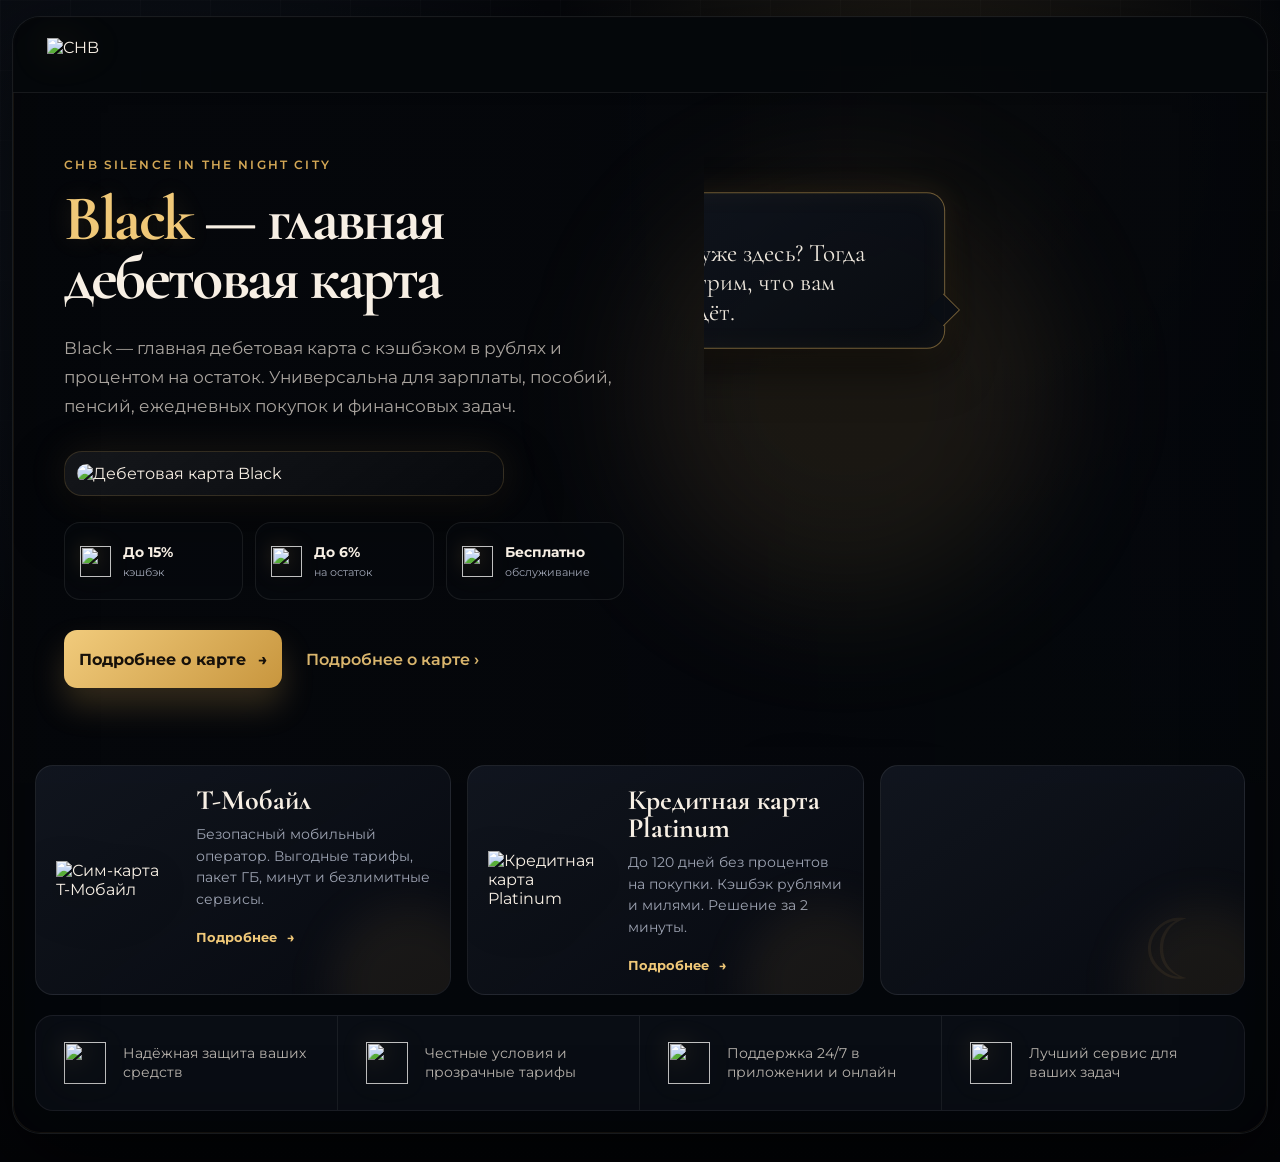
==== commit 67dca4ab: "build new structure" ====
--- a/index.html
+++ b/index.html
@@ -14,7 +14,6 @@
     <main class="page">
       <header>
         <a class="brand" href="#" aria-label="CHB"><img src="https://90f1661d-2ff4-4f29-b07c-0e47453ca691.selstorage.ru/site1070969/2732af6a-991f-42f0-b5d1-832146b7e91c.png" alt="CHB" /></a>
-        </nav>
         <div class="header-actions">
         </div>
       </header>
--- a/styles.css
+++ b/styles.css
@@ -1111,7 +1111,7 @@
       margin: 0 !important;
       display: block !important;
       overflow: visible !important;
-      pointer-events: none !important;
+      pointer-events: auto !important;
       contain: none !important;
     }
 
@@ -1143,6 +1143,8 @@
       object-fit: contain !important;
       object-position: bottom center !important;
       transform-origin: bottom center !important;
+      pointer-events: auto !important;
+      cursor: pointer !important;
     }
 
     .eva-sprite {
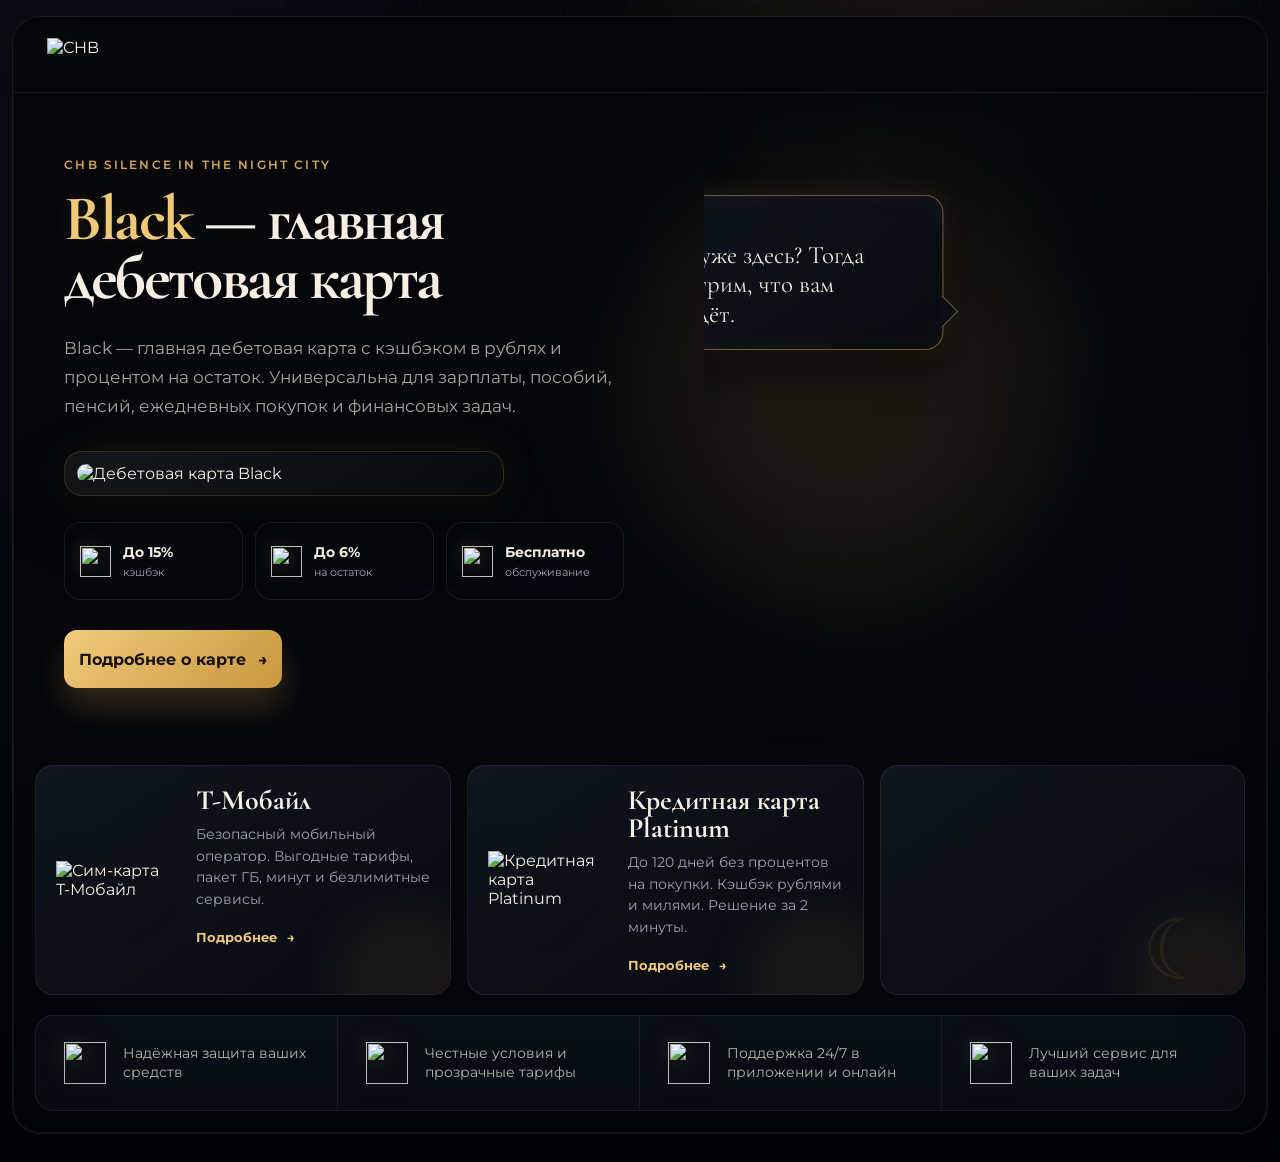
==== commit 8a3b8d73: "made favicon" ====
--- a/index.html
+++ b/index.html
@@ -1,14 +1,18 @@
 <!DOCTYPE html>
 <html lang="ru">
-  <head>
-    <meta charset="UTF-8" />
-    <meta name="viewport" content="width=device-width, initial-scale=1.0" />
-    <title>CHB — Eva Smooth Mascot</title>
-    <link rel="preconnect" href="https://fonts.googleapis.com" />
-    <link rel="preconnect" href="https://fonts.gstatic.com" crossorigin />
-    <link href="https://fonts.googleapis.com/css2?family=Cormorant+Garamond:wght@500;600;700&family=Montserrat:wght@400;500;600;700&display=swap" rel="stylesheet" />
-    <link rel="stylesheet" href="styles.css" />
-  </head>
+<head>
+  <meta charset="UTF-8" />
+  <meta name="viewport" content="width=device-width, initial-scale=1.0" />
+  <title>CHB — Eva Smooth Mascot</title>
+
+  <link rel="preconnect" href="https://fonts.googleapis.com" />
+  <link rel="preconnect" href="https://fonts.gstatic.com" crossorigin />
+  <link href="https://fonts.googleapis.com/css2?family=Cormorant+Garamond:wght@500;600;700&family=Montserrat:wght@400;500;600;700&display=swap" rel="stylesheet" />
+
+  <link rel="icon" type="image/png" href="favicon.png" />
+  <link rel="shortcut icon" type="image/png" href="favicon.png" />
+  <link rel="stylesheet" href="styles.css" />
+</head>
 
   <body>
     <main class="page">
@@ -48,7 +52,6 @@
 
           <div class="cta">
             <a class="btn-primary eva-react" href="#" data-dialogue="Подробности — хорошая привычка. Особенно когда речь о деньгах." data-speaker="Eva">Подробнее о карте <span>→</span></a>
-            <a class="link-secondary eva-react" href="#" data-dialogue="Подробности — хорошая привычка. Особенно когда речь о деньгах." data-speaker="Eva">Подробнее о карте ›</a>
           </div>
         </div>
 
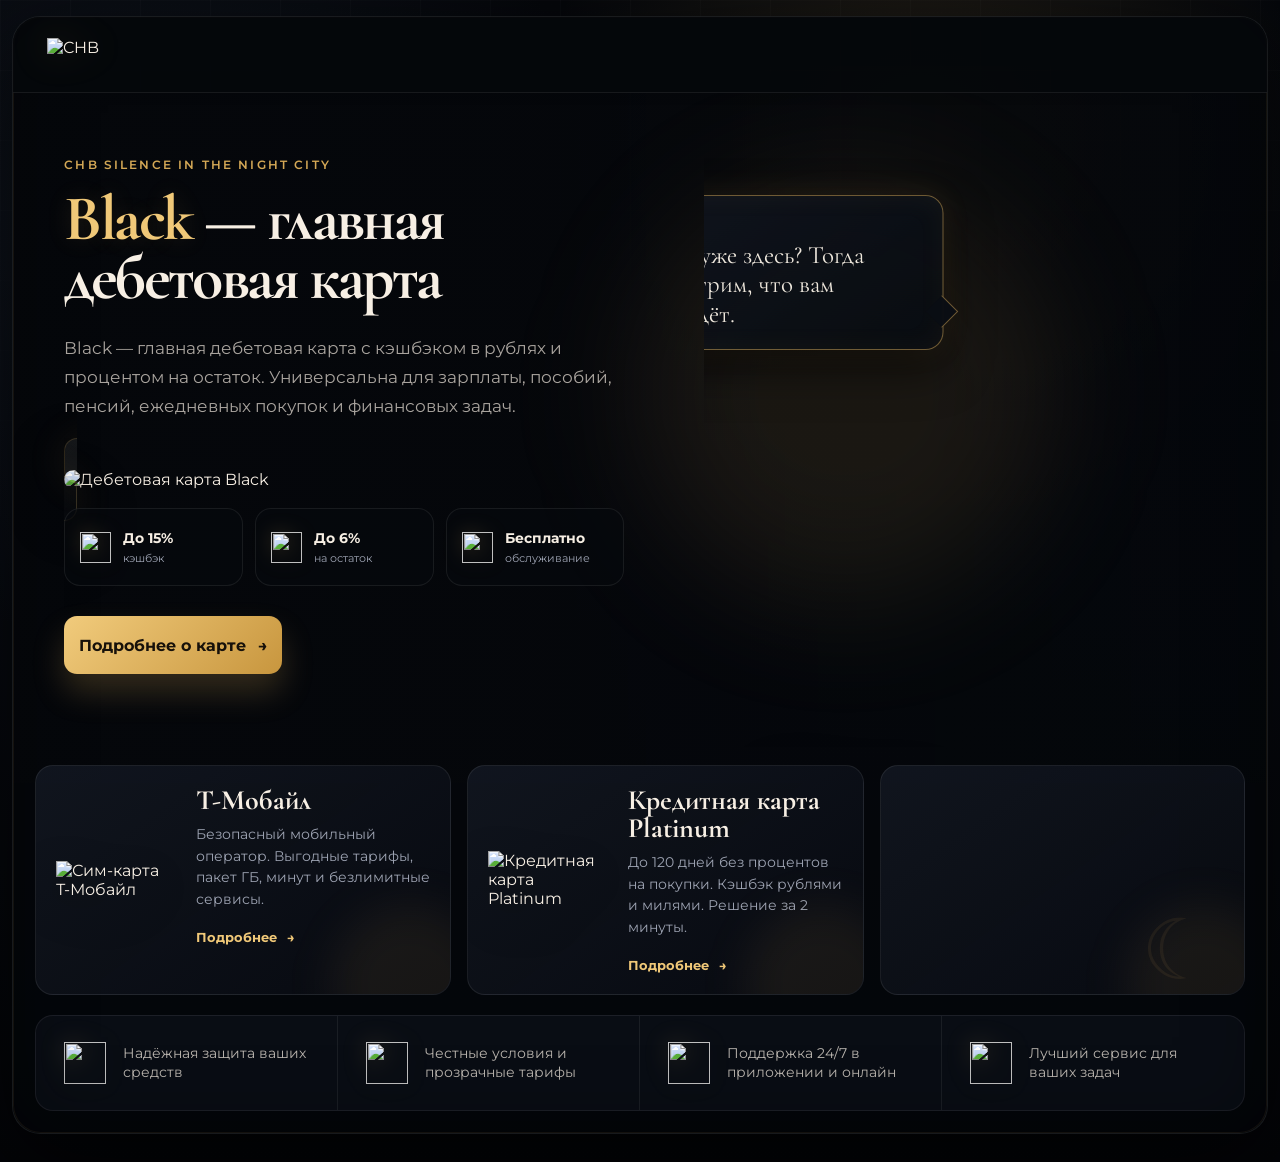
==== commit 06caa238: "new links" ====
--- a/index.html
+++ b/index.html
@@ -13,8 +13,7 @@
   <link rel="shortcut icon" type="image/png" href="favicon.png" />
   <link rel="stylesheet" href="styles.css" />
 </head>
-
-  <body>
+<body>
     <main class="page">
       <header>
         <a class="brand" href="#" aria-label="CHB"><img src="https://90f1661d-2ff4-4f29-b07c-0e47453ca691.selstorage.ru/site1070969/2732af6a-991f-42f0-b5d1-832146b7e91c.png" alt="CHB" /></a>
@@ -31,9 +30,9 @@
             Универсальна для зарплаты, пособий, пенсий, ежедневных покупок и финансовых задач.
           </p>
 
-          <div class="black-card-wrap eva-react" data-dialogue="Black любит тишину. Кэшбэк приходит рублями, а условия не прячутся в тумане." data-speaker="Eva о Black">
+          <a class="black-card-wrap eva-react" href="black/" data-dialogue="Black любит тишину. Кэшбэк приходит рублями, а условия не прячутся в тумане." data-speaker="Eva о Black">
             <img src="https://90f1661d-2ff4-4f29-b07c-0e47453ca691.selstorage.ru/site1070969/ba5230fe-1f4e-4106-9e1f-774fb87accbd.png" alt="Дебетовая карта Black" />
-          </div>
+          </a>
 
           <div class="features" aria-label="Преимущества карты">
             <div class="feature eva-react" data-dialogue="До 15% кэшбэка — это когда покупка хотя бы немного извиняется за то, что случилась." data-speaker="Eva о кэшбэке">
@@ -51,7 +50,7 @@
           </div>
 
           <div class="cta">
-            <a class="btn-primary eva-react" href="#" data-dialogue="Подробности — хорошая привычка. Особенно когда речь о деньгах." data-speaker="Eva">Подробнее о карте <span>→</span></a>
+            <a class="btn-primary eva-react" href="black/" data-dialogue="Подробности — хорошая привычка. Особенно когда речь о деньгах." data-speaker="Eva">Подробнее о карте <span>→</span></a>
           </div>
         </div>
 
@@ -73,7 +72,7 @@
           <div>
             <h2>Т‑Мобайл</h2>
             <p>Безопасный мобильный оператор. Выгодные тарифы, пакет ГБ, минут и безлимитные сервисы.</p>
-            <a class="more" href="#">Подробнее <span>→</span></a>
+            <a class="more" href="index/mobile/">Подробнее <span>→</span></a>
           </div>
         </article>
 
@@ -82,7 +81,7 @@
           <div>
             <h2>Кредитная карта Platinum</h2>
             <p>До 120 дней без процентов на покупки. Кэшбэк рублями и милями. Решение за 2 минуты.</p>
-            <a class="more" href="#">Подробнее <span>→</span></a>
+            <a class="more" href="index/platinum/">Подробнее <span>→</span></a>
           </div>
         </article>
 
@@ -114,5 +113,5 @@
       </section>
     </main>
     <script src="script.js" defer></script>
-  </body>
+</body>
 </html>
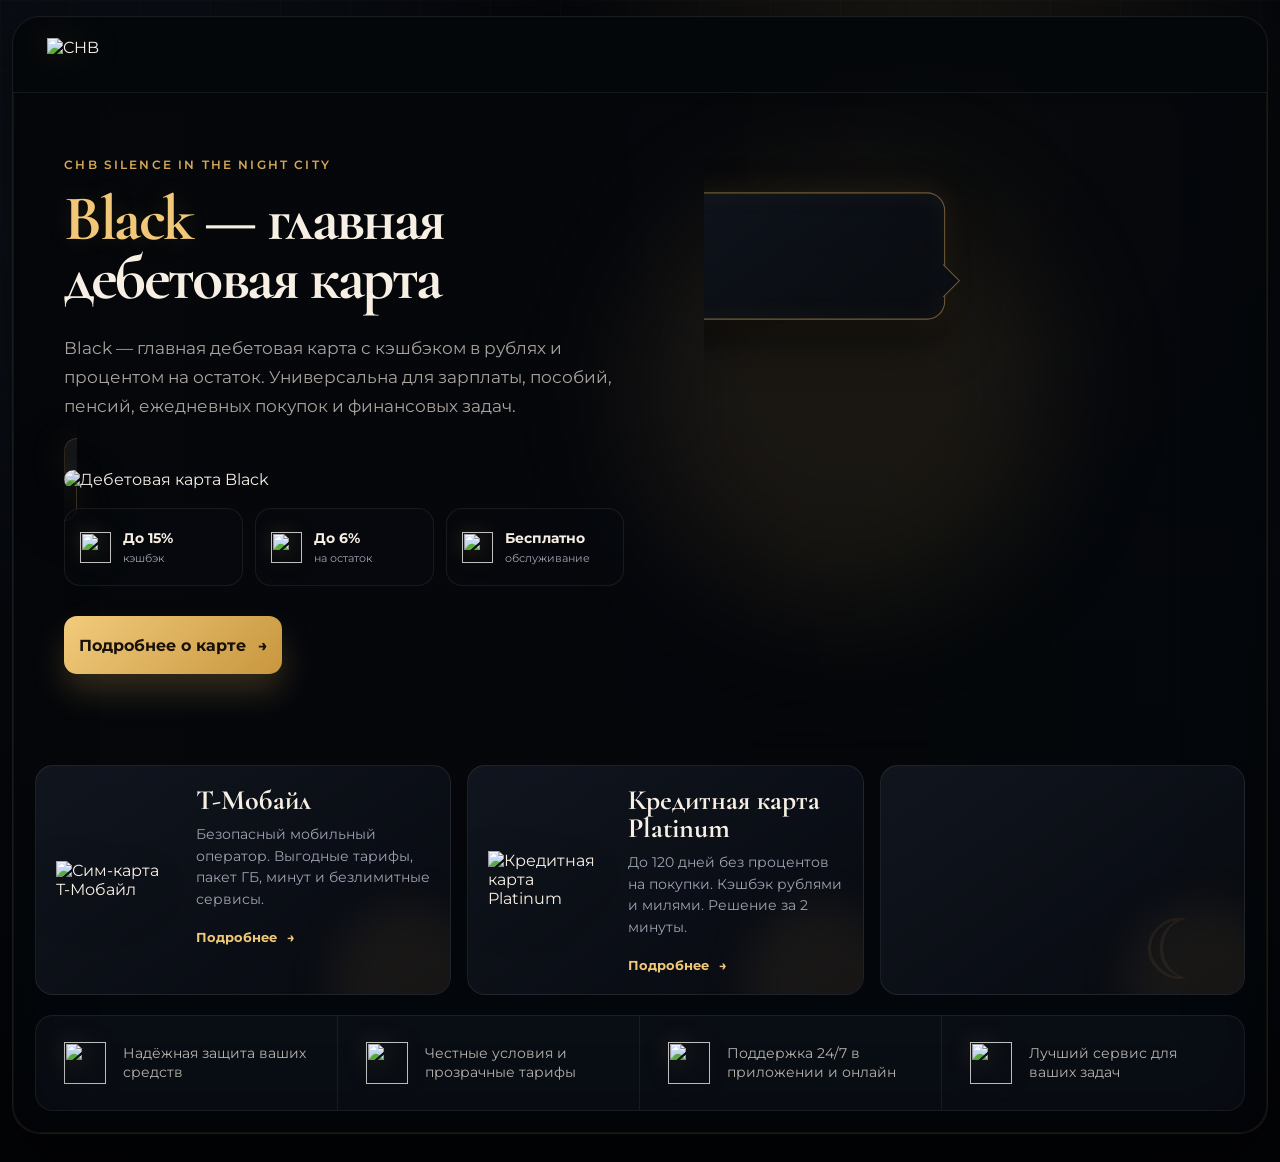
==== commit 54728172: "sim_card_page" ====
--- a/index.html
+++ b/index.html
@@ -72,7 +72,7 @@
           <div>
             <h2>Т‑Мобайл</h2>
             <p>Безопасный мобильный оператор. Выгодные тарифы, пакет ГБ, минут и безлимитные сервисы.</p>
-            <a class="more" href="index/mobile/">Подробнее <span>→</span></a>
+            <a class="more" href="sim_card/">Подробнее <span>→</span></a>
           </div>
         </article>
 
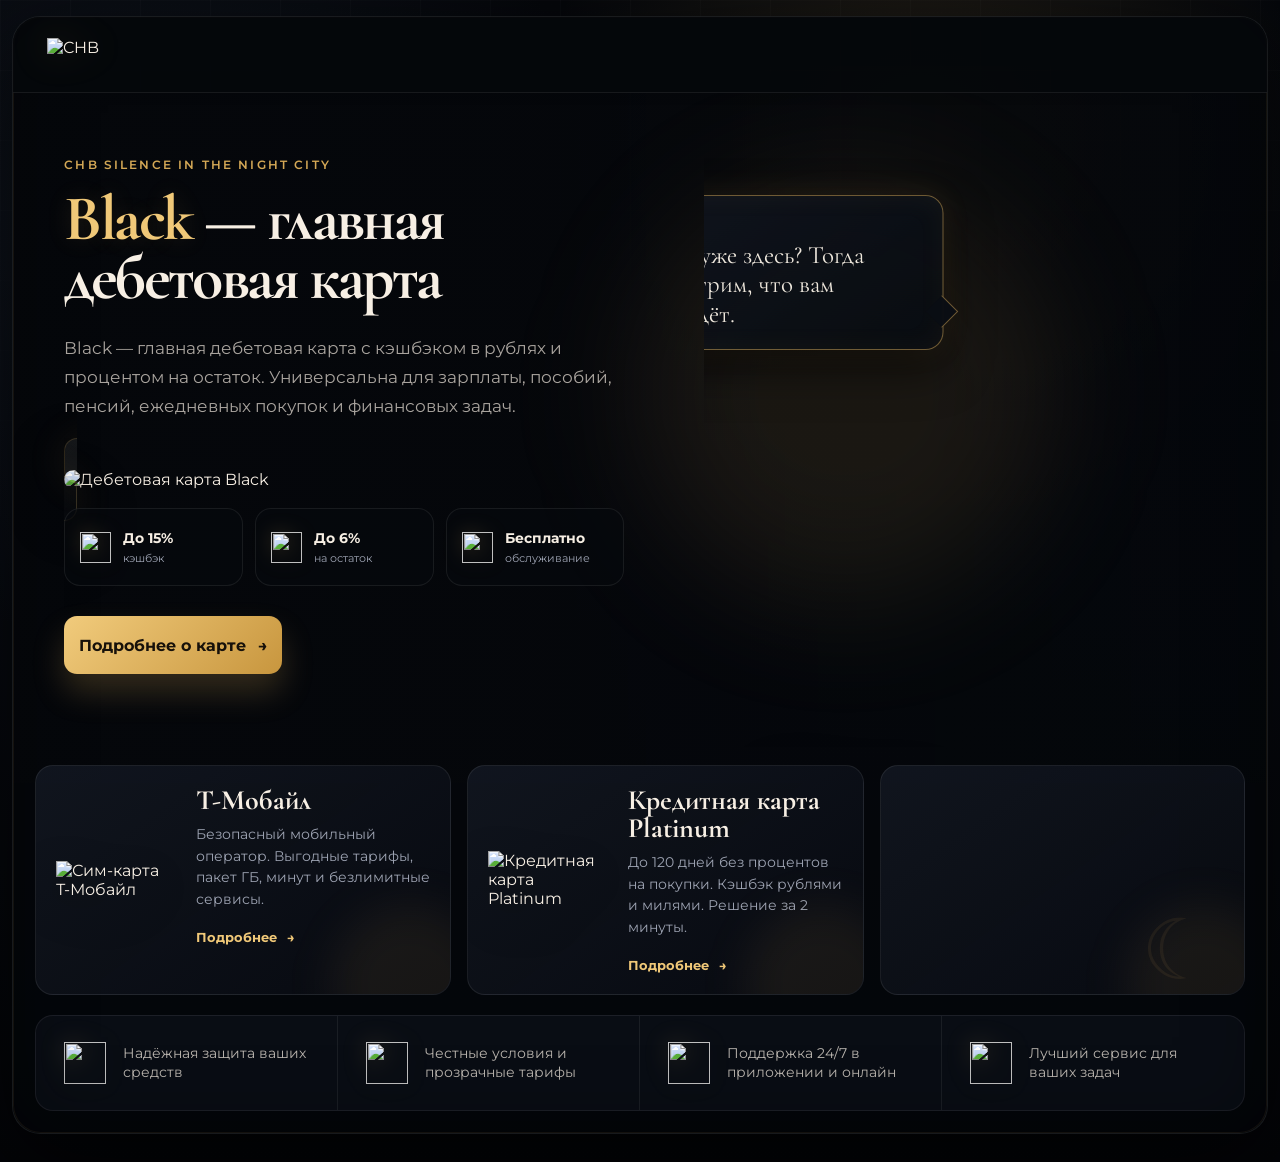
==== commit d02c4ed5: "credit card page" ====
--- a/index.html
+++ b/index.html
@@ -1,4 +1,5 @@
 <!DOCTYPE html>
+
 <html lang="ru">
 <head>
   <meta charset="UTF-8" />
@@ -67,23 +68,23 @@
       </section>
 
       <section class="products" id="cards">
-        <article class="product-card eva-react" id="mobile" data-dialogue="Т‑Мобайл. Связь должна быть спокойной: без пропавших гигабайт и странных ночных списаний." data-speaker="Eva о сим-карте">
+        <a class="product-card eva-react" id="mobile" href="sim_card/" data-dialogue="Т‑Мобайл. Связь должна быть спокойной: без пропавших гигабайт и странных ночных списаний." data-speaker="Eva о сим-карте" aria-label="Открыть страницу Т‑Мобайл">
           <img src="https://90f1661d-2ff4-4f29-b07c-0e47453ca691.selstorage.ru/site1070969/9a6ea8c1-582c-4f70-bad5-6ef57c661431.png" alt="Сим-карта Т-Мобайл" />
           <div>
             <h2>Т‑Мобайл</h2>
             <p>Безопасный мобильный оператор. Выгодные тарифы, пакет ГБ, минут и безлимитные сервисы.</p>
-            <a class="more" href="sim_card/">Подробнее <span>→</span></a>
+            <span class="more">Подробнее <span>→</span></span>
           </div>
-        </article>
+        </a>
 
-        <article class="product-card eva-react" id="credit" data-dialogue="Platinum — карта для тех, кто умеет считать сроки. 120 дней — это много, если не забыть дату." data-speaker="Eva о Platinum">
+        <a class="product-card eva-react" id="credit" href="credit_card/" data-dialogue="Platinum — карта для тех, кто умеет считать сроки. 120 дней — это много, если не забыть дату." data-speaker="Eva о Platinum" aria-label="Открыть страницу кредитной карты Platinum">
           <img src="https://90f1661d-2ff4-4f29-b07c-0e47453ca691.selstorage.ru/site1070969/43804d65-5759-4c97-b2f3-9bba24b73f69.png" alt="Кредитная карта Platinum" />
           <div>
             <h2>Кредитная карта Platinum</h2>
             <p>До 120 дней без процентов на покупки. Кэшбэк рублями и милями. Решение за 2 минуты.</p>
-            <a class="more" href="index/platinum/">Подробнее <span>→</span></a>
+            <span class="more">Подробнее <span>→</span></span>
           </div>
-        </article>
+        </a>
 
         <article class="why eva-react" data-dialogue="Почему CHB? Потому что прозрачные условия лучше, чем красивые обещания в темноте." data-speaker="Eva о CHB">
           <h2></h2>
@@ -113,5 +114,23 @@
       </section>
     </main>
     <script src="script.js" defer></script>
+
+
+    <!-- Yandex.Metrika counter -->
+    <script type="text/javascript">
+        (function(m,e,t,r,i,k,a){
+            m[i]=m[i]||function(){(m[i].a=m[i].a||[]).push(arguments)};
+            m[i].l=1*new Date();
+            for (var j = 0; j < document.scripts.length; j++) {if (document.scripts[j].src === r) { return; }}
+            k=e.createElement(t),a=e.getElementsByTagName(t)[0],k.async=1,k.src=r,a.parentNode.insertBefore(k,a)
+        })(window, document,'script','https://mc.yandex.ru/metrika/tag.js?id=104029197', 'ym');
+
+        ym(104029197, 'init', {ssr:true, webvisor:true, clickmap:true, referrer: document.referrer, url: location.href, accurateTrackBounce:true, trackLinks:true});
+    </script>
+    <noscript><div><img src="https://mc.yandex.ru/watch/104029197" style="position:absolute; left:-9999px;" alt="" /></div></noscript>
+    <!-- /Yandex.Metrika counter -->
+
+
+
 </body>
 </html>
--- a/styles.css
+++ b/styles.css
@@ -1202,3 +1202,20 @@
       line-height: 1.15 !important;
     }
   }
+
+
+/* ===== Clickable product tiles for GitHub Pages ===== */
+a.product-card {
+  color: inherit;
+  text-decoration: none;
+}
+
+a.product-card:focus-visible {
+  outline: 2px solid var(--accent-soft);
+  outline-offset: 4px;
+  border-color: rgba(212, 168, 86, 0.72);
+}
+
+a.product-card .more {
+  pointer-events: none;
+}
